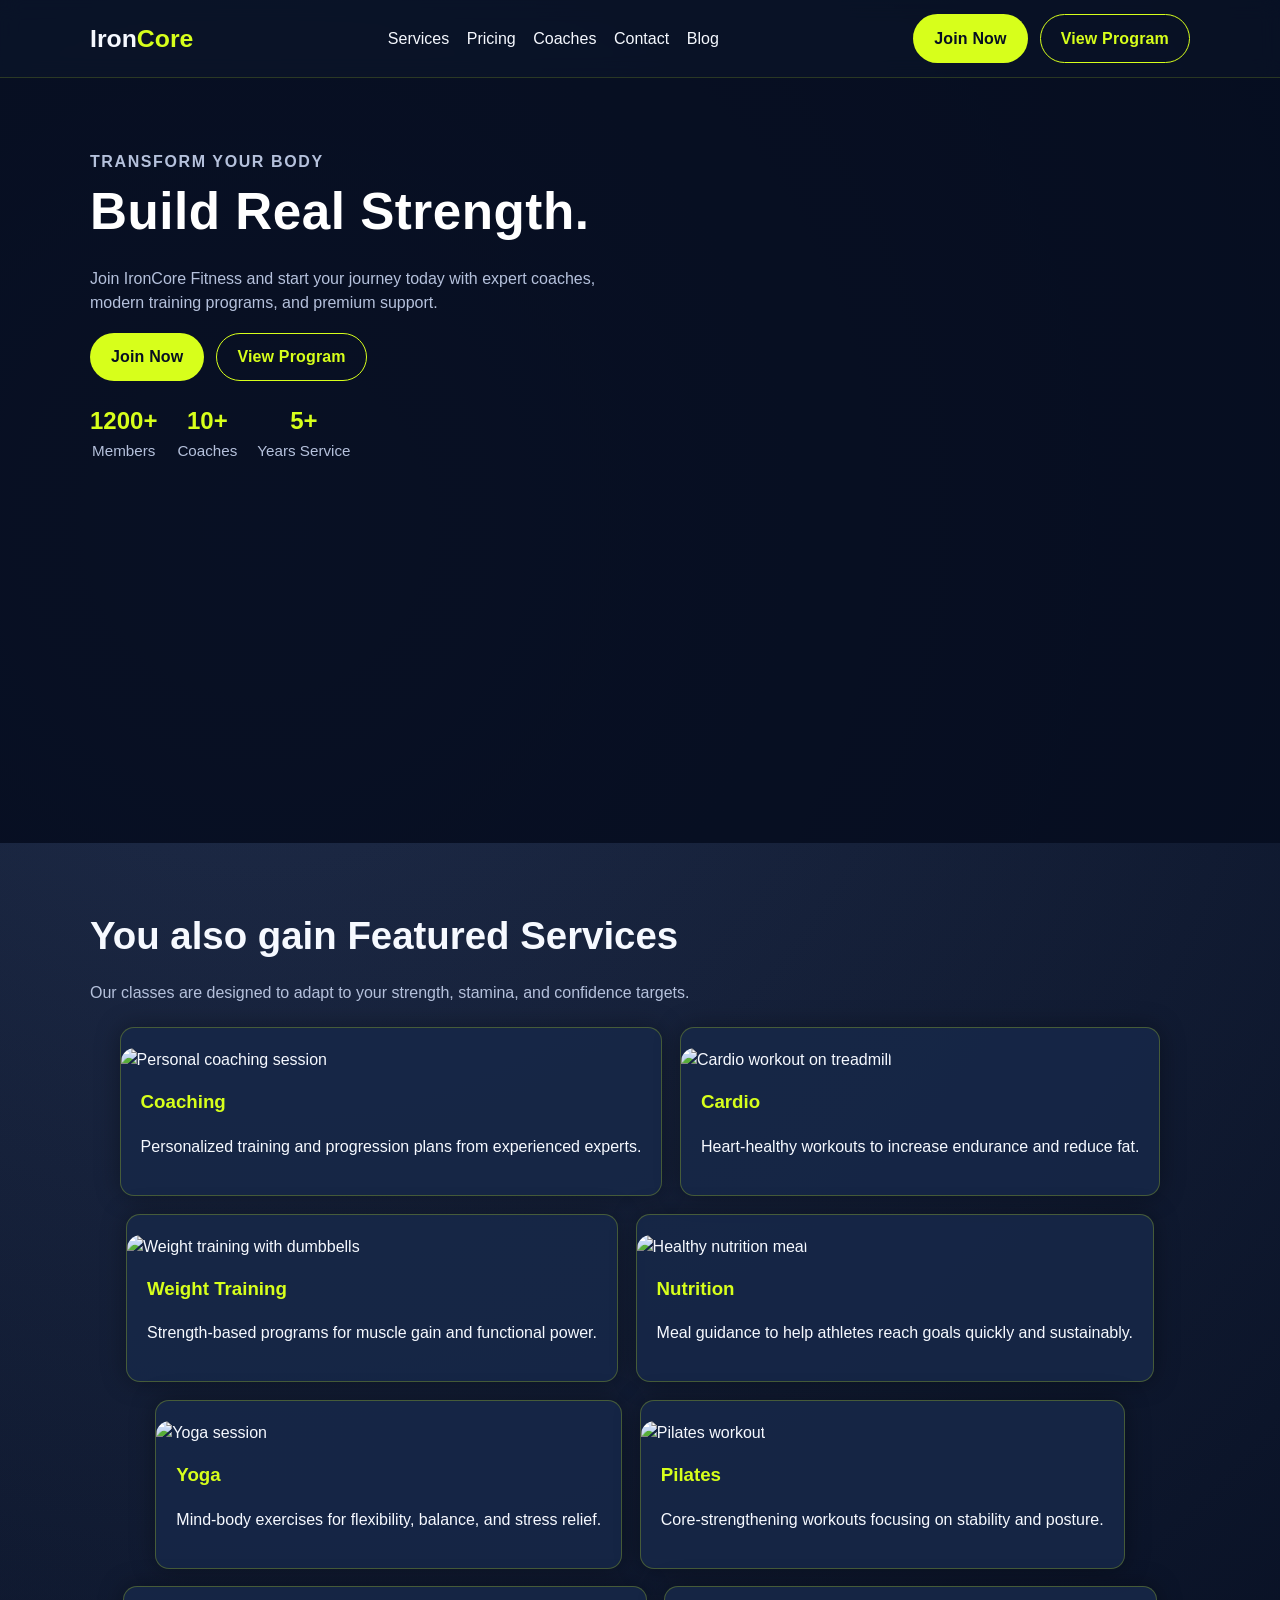
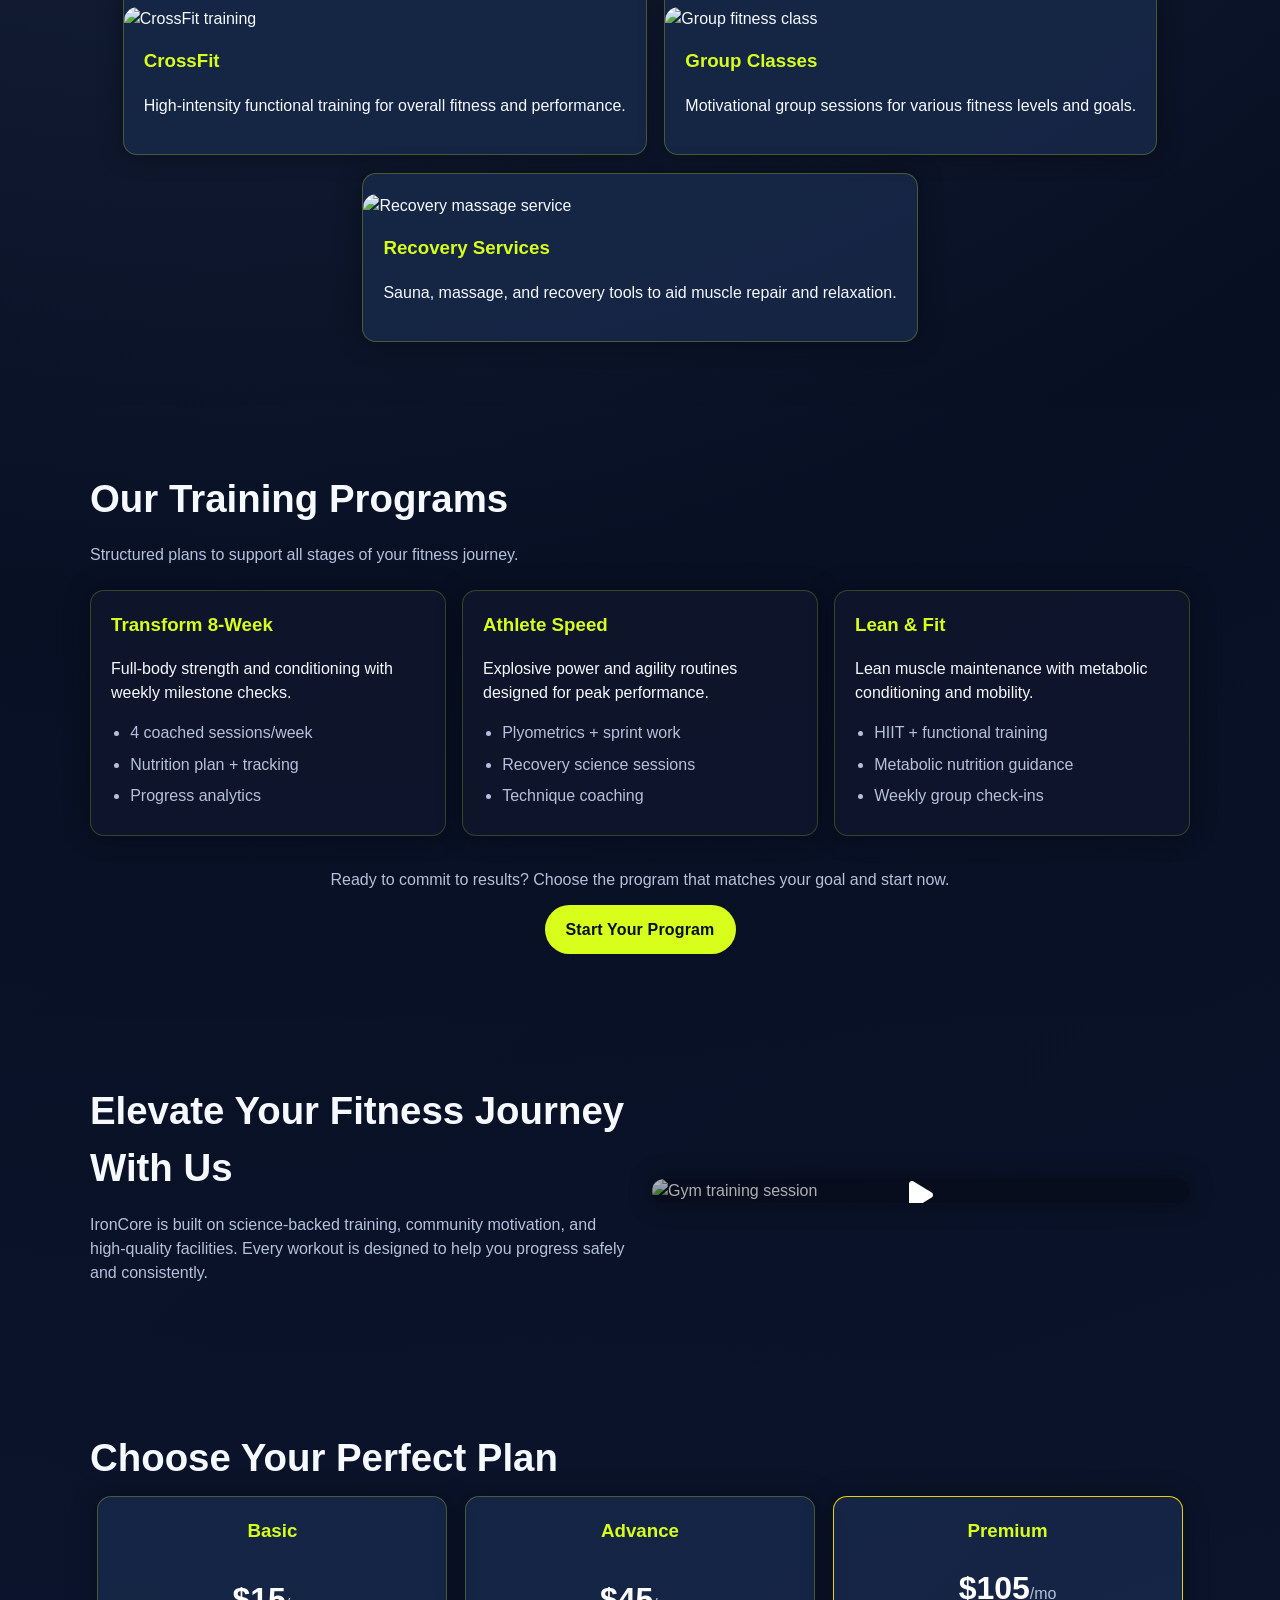
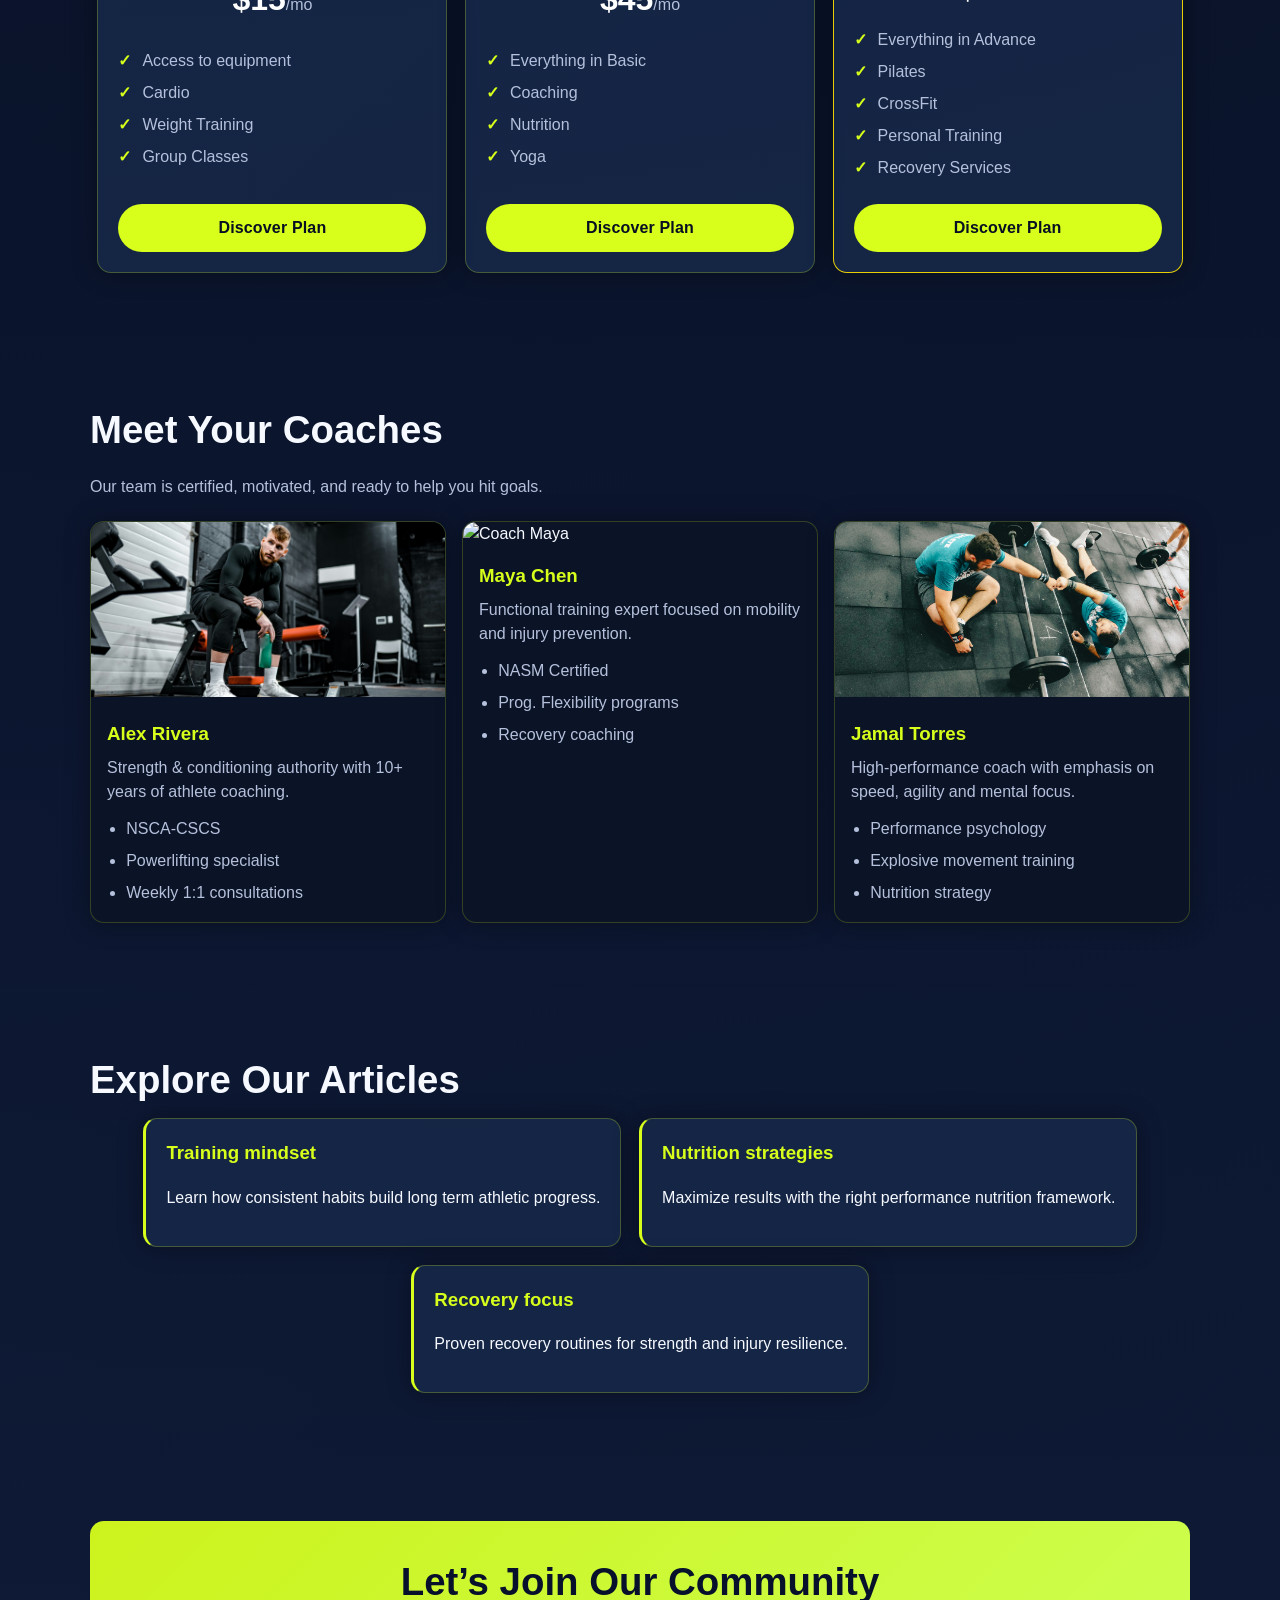
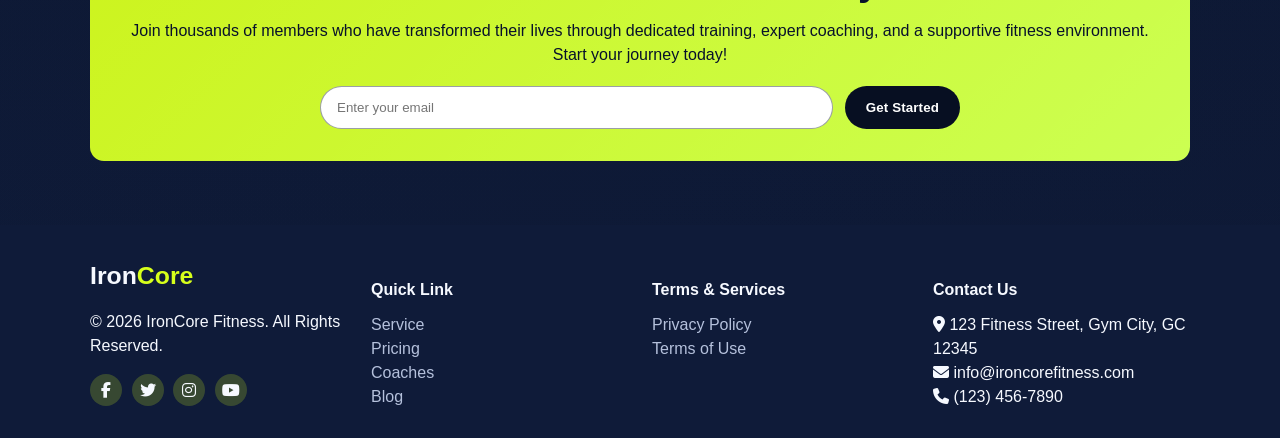
==== index.html @ 9d4c0d3c "first commit" ====
<!doctype html>
<html lang="en">
  <head>
    <meta charset="UTF-8" />
    <meta name="viewport" content="width=device-width, initial-scale=1.0" />
    <title>IronCore Gym | Fitness Landing</title>
    <link
      rel="stylesheet"
      href="assets/fontawesome-free-6.7.2-web/css/all.min.css"
    />
    <link rel="stylesheet" href="css/style.css" />
  </head>
  <body>
    <header class="site-header">
      <div class="container header-inner">
        <a href="#" class="brand"><span>Iron</span><strong>Core</strong></a>
        <input type="checkbox" id="nav-toggle" class="nav-toggle" />
        <label for="nav-toggle" class="hamburger">
          <span class="bar"></span>
          <span class="bar"></span>
          <span class="bar"></span>
        </label>
        <nav class="main-nav">
          <a href="#services">Services</a>
          <a href="#pricing">Pricing</a>
          <a href="#coaches">Coaches</a>
          <a href="#contact">Contact</a>
          <a href="blog/blog.html">Blog</a>
        </nav>
        <div class="header-actions">
          <a class="btn btn-primary" href="#join">Join Now</a>
          <a class="btn btn-outline" href="#program">View Program</a>
        </div>
      </div>
    </header>
    <main>
      <section class="hero" aria-labelledby="hero-title">
        <div class="container hero-grid">
          <div class="hero-content">
            <p class="eyebrow">Transform Your Body</p>
            <h1 id="hero-title">Build Real Strength.</h1>
            <p>
              Join IronCore Fitness and start your journey today with expert
              coaches, modern training programs, and premium support.
            </p>
            <div class="hero-buttons">
              <a class="btn btn-primary" href="#join">Join Now</a>
              <a class="btn btn-outline" href="#program">View Program</a>
            </div>
            <ul class="stats">
              <li><strong>1200+</strong><span>Members</span></li>
              <li><strong>10+</strong><span>Coaches</span></li>
              <li><strong>5+</strong><span>Years Service</span></li>
            </ul>
          </div>
          <div class="hero-image">
            <img
              src="https://images.unsplash.com/photo-1534367614274-e2c28a04b822?auto=format&fit=crop&w=1200&q=80"
              alt="Weightlifting athlete in gym"
            />
          </div>
        </div>
      </section>
      <section id="services" class="services" aria-labelledby="services-title">
        <div class="container">
          <h2 id="services-title">You also gain Featured Services</h2>
          <p class="subtitle">
            Our classes are designed to adapt to your strength, stamina, and
            confidence targets.
          </p>
          <div class="card-grid">
            <article class="feature-card">
              <img
                src="https://images.unsplash.com/photo-1571019613454-1cb2f99b2d8b?auto=format&fit=crop&w=400&q=80"
                alt="Personal coaching session"
              />
              <h3>Coaching</h3>
              <p>
                Personalized training and progression plans from experienced
                experts.
              </p>
            </article>
            <article class="feature-card">
              <img
                src="https://images.unsplash.com/photo-1551698618-1dfe5d97d256?auto=format&fit=crop&w=400&q=80"
                alt="Cardio workout on treadmill"
              />
              <h3>Cardio</h3>
              <p>
                Heart-healthy workouts to increase endurance and reduce fat.
              </p>
            </article>
            <article class="feature-card">
              <img
                src="https://images.unsplash.com/photo-1584464491033-06628f3a6b7b?auto=format&fit=crop&w=400&q=80"
                alt="Weight training with dumbbells"
              />
              <h3>Weight Training</h3>
              <p>
                Strength-based programs for muscle gain and functional power.
              </p>
            </article>
            <article class="feature-card">
              <img
                src="https://images.unsplash.com/photo-1490645935967-10de6ba17061?auto=format&fit=crop&w=400&q=80"
                alt="Healthy nutrition meal"
              />
              <h3>Nutrition</h3>
              <p>
                Meal guidance to help athletes reach goals quickly and
                sustainably.
              </p>
            </article>
            <article class="feature-card">
              <img
                src="https://images.unsplash.com/photo-1506905925346-21bda4d32df4?auto=format&fit=crop&w=400&q=80"
                alt="Yoga session"
              />
              <h3>Yoga</h3>
              <p>
                Mind-body exercises for flexibility, balance, and stress relief.
              </p>
            </article>
            <article class="feature-card">
              <img
                src="https://images.unsplash.com/photo-1544367567-0f2fcb009e0b?auto=format&fit=crop&w=400&q=80"
                alt="Pilates workout"
              />
              <h3>Pilates</h3>
              <p>
                Core-strengthening workouts focusing on stability and posture.
              </p>
            </article>
            <article class="feature-card">
              <img
                src="https://images.unsplash.com/photo-1534438327276-14e5300c3a48?auto=format&fit=crop&w=400&q=80"
                alt="CrossFit training"
              />
              <h3>CrossFit</h3>
              <p>
                High-intensity functional training for overall fitness and
                performance.
              </p>
            </article>
            <article class="feature-card">
              <img
                src="https://images.unsplash.com/photo-1571019613454-1cb2f99b2d8b?auto=format&fit=crop&w=400&q=80"
                alt="Group fitness class"
              />
              <h3>Group Classes</h3>
              <p>
                Motivational group sessions for various fitness levels and
                goals.
              </p>
            </article>
            <article class="feature-card">
              <img
                src="https://images.unsplash.com/photo-1544161515-4ab6ce6db874?auto=format&fit=crop&w=400&q=80"
                alt="Recovery massage service"
              />
              <h3>Recovery Services</h3>
              <p>
                Sauna, massage, and recovery tools to aid muscle repair and
                relaxation.
              </p>
            </article>
          </div>
        </div>
      </section>

      <section id="program" class="program" aria-labelledby="program-title">
        <div class="container">
          <h2 id="program-title">Our Training Programs</h2>
          <p class="subtitle">
            Structured plans to support all stages of your fitness journey.
          </p>
          <div class="program-grid">
            <article class="program-card" data-plan="Basic">
              <h3>Transform 8-Week</h3>
              <p>
                Full-body strength and conditioning with weekly milestone
                checks.
              </p>
              <ul>
                <li>4 coached sessions/week</li>
                <li>Nutrition plan + tracking</li>
                <li>Progress analytics</li>
              </ul>
            </article>
            <article class="program-card" data-plan="Advance">
              <h3>Athlete Speed</h3>
              <p>
                Explosive power and agility routines designed for peak
                performance.
              </p>
              <ul>
                <li>Plyometrics + sprint work</li>
                <li>Recovery science sessions</li>
                <li>Technique coaching</li>
              </ul>
            </article>
            <article class="program-card" data-plan="Premium">
              <h3>Lean & Fit</h3>
              <p>
                Lean muscle maintenance with metabolic conditioning and
                mobility.
              </p>
              <ul>
                <li>HIIT + functional training</li>
                <li>Metabolic nutrition guidance</li>
                <li>Weekly group check-ins</li>
              </ul>
            </article>
          </div>
          <div class="program-cta">
            <p>
              Ready to commit to results? Choose the program that matches your
              goal and start now.
            </p>
            <a class="btn btn-primary" href="#join">Start Your Program</a>
          </div>
        </div>
      </section>

      <section class="about" aria-labelledby="about-title">
        <div class="container about-grid">
          <div>
            <h2 id="about-title">Elevate Your Fitness Journey With Us</h2>
            <p>
              IronCore is built on science-backed training, community
              motivation, and high-quality facilities. Every workout is designed
              to help you progress safely and consistently.
            </p>
          </div>

          <div class="video-box">
            <img
              src="https://images.unsplash.com/photo-1517960413843-1bed9e5a35bb?auto=format&fit=crop&w=1200&q=80"
              alt="Gym training session"
            />
            <a href="#" class="play-button" aria-label="Watch video"
              ><i class="fas fa-play"></i
            ></a>
          </div>
        </div>
      </section>
      <section id="pricing" class="pricing" aria-labelledby="pricing-title">
        <div class="container">
          <h2 id="pricing-title">Choose Your Perfect Plan</h2>
          <div class="pricing-grid">
            <article class="plan-card">
              <h3>Basic</h3>
              <div class="price">$15<span>/mo</span></div>
              <ul class="plan-services">
                <li>Access to equipment</li>
                <li>Cardio</li>
                <li>Weight Training</li>
                <li>Group Classes</li>
              </ul>
              <a class="btn btn-primary" href="#program" data-plan="Basic"
                >Discover Plan</a
              >
            </article>
            <article class="plan-card">
              <h3>Advance</h3>
              <div class="price">$45<span>/mo</span></div>
              <ul class="plan-services">
                <li>Everything in Basic</li>
                <li>Coaching</li>
                <li>Nutrition</li>
                <li>Yoga</li>
              </ul>
              <a class="btn btn-primary" href="#program" data-plan="Advance"
                >Discover Plan</a
              >
            </article>
            <article class="plan-card premium">
              <h3>Premium</h3>
              <div class="price">$105<span>/mo</span></div>
              <ul class="plan-services">
                <li>Everything in Advance</li>
                <li>Pilates</li>
                <li>CrossFit</li>
                <li>Personal Training</li>
                <li>Recovery Services</li>
              </ul>
              <a class="btn btn-primary" href="#program" data-plan="Premium"
                >Discover Plan</a
              >
            </article>
          </div>
        </div>
      </section>
      <section id="coaches" class="coaches" aria-labelledby="coaches-title">
        <div class="container">
          <h2 id="coaches-title">Meet Your Coaches</h2>
          <p class="subtitle">
            Our team is certified, motivated, and ready to help you hit goals.
          </p>
          <div class="coaches-grid">
            <article class="coach-card">
              <img
                src="images/anastase-maragos-HyvE5SiKMUs-unsplash.jpg"
                alt="Coach Alex"
              />
              <h3>Alex Rivera</h3>
              <p>
                Strength & conditioning authority with 10+ years of athlete
                coaching.
              </p>
              <ul>
                <li>NSCA-CSCS</li>
                <li>Powerlifting specialist</li>
                <li>Weekly 1:1 consultations</li>
              </ul>
            </article>
            <article class="coach-card">
              <img
                src="https://images.unsplash.com/photo-1517841905240-472988babdf9?auto=format&fit=crop&w=600&q=80"
                alt="Coach Maya"
              />
              <h3>Maya Chen</h3>
              <p>
                Functional training expert focused on mobility and injury
                prevention.
              </p>
              <ul>
                <li>NASM Certified</li>
                <li>Prog. Flexibility programs</li>
                <li>Recovery coaching</li>
              </ul>
            </article>
            <article class="coach-card">
              <img
                src="images/victor-freitas-nlZTjUZX2qo-unsplash.jpg"
                alt="Coach Jamal"
              />
              <h3>Jamal Torres</h3>
              <p>
                High-performance coach with emphasis on speed, agility and
                mental focus.
              </p>
              <ul>
                <li>Performance psychology</li>
                <li>Explosive movement training</li>
                <li>Nutrition strategy</li>
              </ul>
            </article>
          </div>
        </div>
      </section>
      <section class="blog" aria-labelledby="blog-title">
        <div class="container">
          <h2 id="blog-title">Explore Our Articles</h2>
          <div class="blog-grid">
            <article class="blog-card">
              <h3>Training mindset</h3>
              <p>
                Learn how consistent habits build long term athletic progress.
              </p>
            </article>
            <article class="blog-card">
              <h3>Nutrition strategies</h3>
              <p>
                Maximize results with the right performance nutrition framework.
              </p>
            </article>
            <article class="blog-card">
              <h3>Recovery focus</h3>
              <p>
                Proven recovery routines for strength and injury resilience.
              </p>
            </article>
          </div>
        </div>
      </section>
      <section id="join" class="cta" aria-labelledby="cta-title">
        <div class="container cta-box">
          <h2 id="cta-title">Let’s Join Our Community</h2>
          <p>
            Join thousands of members who have transformed their lives through
            dedicated training, expert coaching, and a supportive fitness
            environment. Start your journey today!
          </p>
          <form class="form-inline" aria-label="Join email form">
            <input type="email" placeholder="Enter your email" required />
            <button class="btn btn-primary" type="submit">Get Started</button>
          </form>
        </div>
      </section>
    </main>
    <footer class="site-footer" id="contact">
      <div class="container footer-grid">
        <div>
          <a class="brand"><span>Iron</span><strong>Core</strong></a>
          <p>© 2026 IronCore Fitness. All Rights Reserved.</p>
          <div class="social">
            <a href="#"><i class="fab fa-facebook-f"></i></a>
            <a href="#"><i class="fab fa-twitter"></i></a>
            <a href="#"><i class="fab fa-instagram"></i></a>
            <a href="#"><i class="fab fa-youtube"></i></a>
          </div>
        </div>
        <div>
          <h4>Quick Link</h4>
          <ul>
            <li><a href="#services">Service</a></li>
            <li><a href="#pricing">Pricing</a></li>
            <li><a href="#coaches">Coaches</a></li>
            <li><a href="#blog">Blog</a></li>
          </ul>
        </div>
        <div>
          <h4>Terms & Services</h4>
          <ul>
            <li><a href="#">Privacy Policy</a></li>
            <li><a href="#">Terms of Use</a></li>
          </ul>
        </div>
        <div>
          <h4>Contact Us</h4>
          <ul>
            <li>
              <i class="fas fa-map-marker-alt"></i> 123 Fitness Street, Gym
              City, GC 12345
            </li>
            <li><i class="fas fa-envelope"></i> info@ironcorefitness.com</li>
            <li><i class="fas fa-phone"></i> (123) 456-7890</li>
          </ul>
        </div>
      </div>
    </footer>

    <script>
      // Mobile navigation toggle
      const navToggle = document.querySelector(".nav-toggle");
      const mainNav = document.querySelector(".main-nav");

      function updateMobileNav() {
        if (navToggle.checked) {
          mainNav.style.display = "block";
        } else {
          mainNav.style.display = "none";
        }
      }

      navToggle.addEventListener("change", updateMobileNav);
      window.addEventListener("resize", () => {
        if (window.innerWidth > 960) {
          mainNav.style.display = "flex";
        } else if (!navToggle.checked) {
          mainNav.style.display = "none";
        }
      });

      // Close mobile menu on link click
      const navLinks = document.querySelectorAll(".main-nav a");
      navLinks.forEach((link) => {
        link.addEventListener("click", () => {
          if (window.innerWidth <= 960) {
            navToggle.checked = false;
            mainNav.style.display = "none";
          }
        });
      });

      // Plan discovery buttons
      const planButtons = document.querySelectorAll(
        ".plan-card .btn-primary[data-plan]",
      );
      planButtons.forEach((button) => {
        button.addEventListener("click", (event) => {
          event.preventDefault();
          const section = document.querySelector(button.getAttribute("href"));
          if (section) {
            section.scrollIntoView({ behavior: "smooth", block: "start" });
          }

          const planName = button.dataset.plan;
          if (planName) {
            const cards = document.querySelectorAll(".program-card");
            cards.forEach((card) => card.classList.remove("active"));

            const targetCard = document.querySelector(
              `.program-card[data-plan="${planName}"]`,
            );
            if (targetCard) {
              targetCard.classList.add("active");
              setTimeout(() => {
                targetCard.scrollIntoView({
                  behavior: "smooth",
                  block: "center",
                });
              }, 300);
            }
          }
        });
      });
    </script>
  </body>
</html>
---- css/style.css ----
��: r o o t   { 
     - - d a r k :   # 0 7 0 f 2 2 ; 
     - - d a r k - 2 :   # 0 f 1 b 3 9 ; 
     - - w h i t e :   # f f f f f f ; 
     - - a c c e n t :   # d 7 f f 1 b ; 
     - - a c c e n t - s o f t :   r g b a ( 2 1 5 ,   2 5 5 ,   2 7 ,   0 . 1 5 ) ; 
     - - t e x t :   # f 6 f 9 f f ; 
     - - t e x t - s e c o n d a r y :   # b 5 c 1 d c ; 
     - - m u t e d :   # 8 c a 0 c 1 ; 
     - - r a d i u s :   1 4 p x ; 
     - - s h a d o w :   0   0   2 5 p x   r g b a ( 0 ,   0 ,   0 ,   0 . 3 5 ) ; 
 } 
 
 *   { 
     b o x - s i z i n g :   b o r d e r - b o x ; 
 } 
 
 h t m l , 
 b o d y   { 
     m a r g i n :   0 ; 
     p a d d i n g :   0 ; 
     s c r o l l - b e h a v i o r :   s m o o t h ; 
 } 
 
 b o d y   { 
     f o n t - f a m i l y :   " I n t e r " ,   " S e g o e   U I " ,   s a n s - s e r i f ; 
     c o l o r :   v a r ( - - t e x t ) ; 
     b a c k g r o u n d :   r a d i a l - g r a d i e n t ( 
         c i r c l e   a t   2 0 %   1 0 % , 
         # 2 0 2 d 4 a   0 % , 
         v a r ( - - d a r k )   3 5 % , 
         v a r ( - - d a r k - 2 )   1 0 0 % 
     ) ; 
     l i n e - h e i g h t :   1 . 5 ; 
 } 
 
 . c o n t a i n e r   { 
     w i d t h :   m i n ( 1 1 0 0 p x ,   1 0 0 %   -   2 r e m ) ; 
     m a r g i n :   0   a u t o ; 
 } 
 
 . s i t e - h e a d e r   { 
     p o s i t i o n :   s t i c k y ; 
     t o p :   0 ; 
     z - i n d e x :   5 0 ; 
     b a c k g r o u n d :   r g b a ( 7 ,   1 5 ,   3 4 ,   0 . 8 ) ; 
     b a c k d r o p - f i l t e r :   b l u r ( 1 0 p x ) ; 
     b o r d e r - b o t t o m :   1 p x   s o l i d   r g b a ( 2 1 5 ,   2 5 5 ,   2 7 ,   0 . 1 6 ) ; 
 } 
 
 . h e a d e r - i n n e r   { 
     d i s p l a y :   f l e x ; 
     a l i g n - i t e m s :   c e n t e r ; 
     j u s t i f y - c o n t e n t :   s p a c e - b e t w e e n ; 
     g a p :   1 r e m ; 
     p a d d i n g :   0 . 9 r e m   0 ; 
 } 
 
 . b r a n d   { 
     f o n t - s i z e :   1 . 5 5 r e m ; 
     c o l o r :   v a r ( - - w h i t e ) ; 
     t e x t - d e c o r a t i o n :   n o n e ; 
     f o n t - w e i g h t :   7 0 0 ; 
 } 
 
 . b r a n d   s p a n   { 
     c o l o r :   v a r ( - - t e x t ) ; 
 } 
 
 . b r a n d   s t r o n g   { 
     c o l o r :   v a r ( - - a c c e n t ) ; 
 } 
 
 . m a i n - n a v   { 
     d i s p l a y :   f l e x ; 
     a l i g n - i t e m s :   c e n t e r ; 
     g a p :   1 . 1 r e m ; 
 } 
 
 . m a i n - n a v   a   { 
     c o l o r :   v a r ( - - t e x t ) ; 
     t e x t - d e c o r a t i o n :   n o n e ; 
     f o n t - w e i g h t :   5 0 0 ; 
     t r a n s i t i o n :   c o l o r   0 . 2 s   e a s e ; 
 } 
 
 . m a i n - n a v   a : h o v e r   { 
     c o l o r :   v a r ( - - a c c e n t ) ; 
 } 
 
 . n a v - t o g g l e   { 
     d i s p l a y :   n o n e ; 
 } 
 
 . h a m b u r g e r   { 
     d i s p l a y :   n o n e ; 
     f l e x - d i r e c t i o n :   c o l u m n ; 
     c u r s o r :   p o i n t e r ; 
     g a p :   4 p x ; 
 } 
 
 . b a r   { 
     w i d t h :   2 5 p x ; 
     h e i g h t :   3 p x ; 
     b a c k g r o u n d :   v a r ( - - t e x t ) ; 
     t r a n s i t i o n :   0 . 3 s ; 
 } 
 
 . n a v - t o g g l e : c h e c k e d   ~   . h a m b u r g e r   . b a r : n t h - c h i l d ( 1 )   { 
     t r a n s f o r m :   r o t a t e ( 4 5 d e g )   t r a n s l a t e ( 5 p x ,   5 p x ) ; 
 } 
 
 . n a v - t o g g l e : c h e c k e d   ~   . h a m b u r g e r   . b a r : n t h - c h i l d ( 2 )   { 
     o p a c i t y :   0 ; 
 } 
 
 . n a v - t o g g l e : c h e c k e d   ~   . h a m b u r g e r   . b a r : n t h - c h i l d ( 3 )   { 
     t r a n s f o r m :   r o t a t e ( - 4 5 d e g )   t r a n s l a t e ( 7 p x ,   - 6 p x ) ; 
 } 
 
 . h e a d e r - a c t i o n s   { 
     d i s p l a y :   f l e x ; 
     g a p :   0 . 7 5 r e m ; 
 } 
 
 . b t n   { 
     b o r d e r :   1 p x   s o l i d   t r a n s p a r e n t ; 
     b o r d e r - r a d i u s :   9 9 9 p x ; 
     p a d d i n g :   0 . 7 r e m   1 . 2 5 r e m ; 
     f o n t - w e i g h t :   7 0 0 ; 
     l e t t e r - s p a c i n g :   0 . 0 1 e m ; 
     t e x t - d e c o r a t i o n :   n o n e ; 
     d i s p l a y :   i n l i n e - f l e x ; 
     a l i g n - i t e m s :   c e n t e r ; 
     j u s t i f y - c o n t e n t :   c e n t e r ; 
     t r a n s i t i o n : 
         t r a n s f o r m   0 . 1 8 s   e a s e , 
         b o x - s h a d o w   0 . 1 8 s   e a s e , 
         c o l o r   0 . 1 8 s   e a s e , 
         b a c k g r o u n d - c o l o r   0 . 1 8 s   e a s e ; 
 } 
 
 . b t n : h o v e r   { 
     t r a n s f o r m :   t r a n s l a t e Y ( - 1 p x ) ; 
 } 
 
 . b t n - p r i m a r y   { 
     b a c k g r o u n d :   v a r ( - - a c c e n t ) ; 
     c o l o r :   v a r ( - - d a r k ) ; 
 } 
 
 . b t n - o u t l i n e   { 
     b a c k g r o u n d :   t r a n s p a r e n t ; 
     c o l o r :   v a r ( - - a c c e n t ) ; 
     b o r d e r - c o l o r :   v a r ( - - a c c e n t ) ; 
 } 
 
 . h e r o   { 
     p o s i t i o n :   r e l a t i v e ; 
     m i n - h e i g h t :   8 5 v h ; 
     p a d d i n g :   4 . 5 r e m   0   3 . 5 r e m ; 
     c o l o r :   v a r ( - - w h i t e ) ; 
     b a c k g r o u n d - i m a g e : 
         l i n e a r - g r a d i e n t ( r g b a ( 4 ,   1 0 ,   2 6 ,   0 . 7 5 ) ,   r g b a ( 4 ,   1 0 ,   2 6 ,   0 . 7 5 ) ) , 
         u r l ( " h t t p s : / / i m a g e s . u n s p l a s h . c o m / p h o t o - 1 5 7 1 0 1 9 6 1 3 4 5 4 - 1 c b 2 f 9 9 b 2 d 8 b ? a u t o = f o r m a t & f i t = c r o p & w = 1 6 0 0 & q = 9 0 " ) ; 
     b a c k g r o u n d - s i z e :   c o v e r ; 
     b a c k g r o u n d - p o s i t i o n :   c e n t e r ; 
     b a c k g r o u n d - r e p e a t :   n o - r e p e a t ; 
 } 
 
 . h e r o : : b e f o r e   { 
     c o n t e n t :   " " ; 
     p o s i t i o n :   a b s o l u t e ; 
     i n s e t :   0 ; 
     b a c k g r o u n d :   r g b a ( 7 ,   1 5 ,   3 4 ,   0 . 5 ) ; 
     p o i n t e r - e v e n t s :   n o n e ; 
 } 
 
 . h e r o - g r i d   { 
     p o s i t i o n :   r e l a t i v e ; 
     d i s p l a y :   g r i d ; 
     g a p :   1 . 5 r e m ; 
     g r i d - t e m p l a t e - c o l u m n s :   m i n m a x ( 0 ,   1 f r )   1 f r ; 
     a l i g n - i t e m s :   c e n t e r ; 
 } 
 
 . h e r o - i m a g e   { 
     d i s p l a y :   n o n e ; 
 } 
 
 . h e r o - c o n t e n t   h 1   { 
     m a r g i n :   0 ; 
     f o n t - s i z e :   c l a m p ( 2 r e m ,   4 v w ,   3 . 2 r e m ) ; 
     l e t t e r - s p a c i n g :   0 . 0 1 e m ; 
 } 
 
 . e y e b r o w   { 
     m a r g i n :   0 ; 
     c o l o r :   v a r ( - - a c c e n t ) ; 
     t e x t - t r a n s f o r m :   u p p e r c a s e ; 
     f o n t - w e i g h t :   7 0 0 ; 
     l e t t e r - s p a c i n g :   0 . 1 e m ; 
 } 
 
 . h e r o - c o n t e n t   p   { 
     m a x - w i d t h :   5 8 0 p x ; 
     c o l o r :   v a r ( - - t e x t - s e c o n d a r y ) ; 
 } 
 
 . h e r o - b u t t o n s   { 
     d i s p l a y :   f l e x ; 
     g a p :   0 . 7 5 r e m ; 
     m a r g i n - t o p :   1 . 1 r e m ; 
 } 
 
 . s t a t s   { 
     m a r g i n :   1 . 4 r e m   0   0 ; 
     d i s p l a y :   f l e x ; 
     g a p :   1 . 2 5 r e m ; 
     p a d d i n g :   0 ; 
     l i s t - s t y l e :   n o n e ; 
 } 
 
 . s t a t s   l i   { 
     t e x t - a l i g n :   c e n t e r ; 
 } 
 
 . s t a t s   l i   s t r o n g   { 
     d i s p l a y :   b l o c k ; 
     f o n t - s i z e :   1 . 5 r e m ; 
     c o l o r :   v a r ( - - a c c e n t ) ; 
 } 
 
 . s t a t s   l i   s p a n   { 
     c o l o r :   v a r ( - - t e x t - s e c o n d a r y ) ; 
     f o n t - s i z e :   0 . 9 5 r e m ; 
 } 
 
 . h e r o - i m a g e   i m g   { 
     w i d t h :   1 0 0 % ; 
     b o r d e r - r a d i u s :   v a r ( - - r a d i u s ) ; 
     b o x - s h a d o w :   v a r ( - - s h a d o w ) ; 
     o b j e c t - f i t :   c o v e r ; 
     h e i g h t :   1 0 0 % ; 
 } 
 
 . s e r v i c e s , 
 . a b o u t , 
 . p r i c i n g , 
 . b l o g , 
 . c t a , 
 . p r o g r a m   { 
     p a d d i n g :   4 r e m   0 ; 
     b a c k g r o u n d :   l i n e a r - g r a d i e n t ( 
         1 3 5 d e g , 
         r g b a ( 2 3 ,   3 9 ,   7 2 ,   0 . 0 5 ) , 
         r g b a ( 7 ,   1 5 ,   3 4 ,   0 . 0 5 ) 
     ) ; 
 } 
 
 . s e r v i c e s   h 2 , 
 . a b o u t   h 2 , 
 . p r i c i n g   h 2 , 
 . b l o g   h 2 , 
 . c t a   h 2 , 
 . p r o g r a m   h 2   { 
     f o n t - s i z e :   c l a m p ( 1 . 7 5 r e m ,   3 v w ,   2 . 6 r e m ) ; 
     m a r g i n :   0   0   0 . 6 r e m ; 
 } 
 
 . p r o g r a m - g r i d   { 
     d i s p l a y :   g r i d ; 
     g r i d - t e m p l a t e - c o l u m n s :   r e p e a t ( a u t o - f i t ,   m i n m a x ( 2 3 5 p x ,   1 f r ) ) ; 
     g a p :   1 r e m ; 
     m a r g i n - t o p :   1 . 4 r e m ; 
 } 
 
 . p r o g r a m - c a r d   { 
     b a c k g r o u n d :   r g b a ( 1 5 ,   2 2 ,   4 4 ,   0 . 9 5 ) ; 
     b o r d e r :   1 p x   s o l i d   r g b a ( 2 1 5 ,   2 5 5 ,   2 7 ,   0 . 2 ) ; 
     b o r d e r - r a d i u s :   v a r ( - - r a d i u s ) ; 
     p a d d i n g :   1 . 2 5 r e m ; 
     b o x - s h a d o w :   v a r ( - - s h a d o w ) ; 
     t r a n s i t i o n : 
         t r a n s f o r m   0 . 2 5 s   e a s e , 
         b o x - s h a d o w   0 . 2 5 s   e a s e ; 
 } 
 
 . p r o g r a m - c a r d : h o v e r   { 
     t r a n s f o r m :   t r a n s l a t e Y ( - 5 p x ) ; 
     b o x - s h a d o w :   0   1 5 p x   3 0 p x   r g b a ( 0 ,   0 ,   0 ,   0 . 4 ) ; 
 } 
 
 . p r o g r a m - c a r d   h 3   { 
     m a r g i n - t o p :   0 ; 
     c o l o r :   v a r ( - - a c c e n t ) ; 
 } 
 
 . p r o g r a m - c a r d   u l   { 
     m a r g i n :   1 r e m   0   0 ; 
     p a d d i n g - l e f t :   1 . 2 r e m ; 
     c o l o r :   v a r ( - - t e x t - s e c o n d a r y ) ; 
 } 
 
 . p r o g r a m - c a r d   u l   l i   { 
     m a r g i n - b o t t o m :   0 . 4 5 r e m ; 
 } 
 
 . p r o g r a m - c a r d . a c t i v e   { 
     b o r d e r - c o l o r :   v a r ( - - a c c e n t ) ; 
     b a c k g r o u n d :   l i n e a r - g r a d i e n t ( 
         1 3 5 d e g , 
         r g b a ( 2 1 5 ,   2 5 5 ,   2 7 ,   0 . 2 ) , 
         r g b a ( 2 3 ,   3 9 ,   7 2 ,   0 . 9 ) 
     ) ; 
     b o x - s h a d o w :   0   2 0 p x   4 0 p x   r g b a ( 2 1 5 ,   2 5 5 ,   2 7 ,   0 . 3 5 ) ; 
     a n i m a t i o n :   p u l s e - h i g h l i g h t   1 . 2 s   e a s e - i n - o u t ; 
 } 
 
 @ k e y f r a m e s   p u l s e - h i g h l i g h t   { 
     0 % , 
     1 0 0 %   { 
         t r a n s f o r m :   s c a l e ( 1 ) ; 
     } 
     5 0 %   { 
         t r a n s f o r m :   s c a l e ( 1 . 0 2 ) ; 
     } 
 } 
 
 . p r o g r a m - c t a   { 
     m a r g i n - t o p :   2 r e m ; 
     t e x t - a l i g n :   c e n t e r ; 
 } 
 
 . p r o g r a m - c t a   p   { 
     c o l o r :   v a r ( - - t e x t - s e c o n d a r y ) ; 
     m a r g i n - b o t t o m :   0 . 8 5 r e m ; 
 } 
 
 . c o a c h e s   { 
     p a d d i n g :   4 r e m   0 ; 
     b a c k g r o u n d :   l i n e a r - g r a d i e n t ( 
         1 3 5 d e g , 
         r g b a ( 2 3 ,   3 9 ,   7 2 ,   0 . 0 5 ) , 
         r g b a ( 7 ,   1 5 ,   3 4 ,   0 . 0 5 ) 
     ) ; 
 } 
 
 . c o a c h e s   h 2   { 
     f o n t - s i z e :   c l a m p ( 1 . 7 5 r e m ,   3 v w ,   2 . 6 r e m ) ; 
     m a r g i n :   0   0   0 . 6 r e m ; 
 } 
 
 . c o a c h e s - g r i d   { 
     d i s p l a y :   g r i d ; 
     g r i d - t e m p l a t e - c o l u m n s :   r e p e a t ( a u t o - f i t ,   m i n m a x ( 2 4 0 p x ,   1 f r ) ) ; 
     g a p :   1 r e m ; 
     m a r g i n - t o p :   1 . 4 r e m ; 
 } 
 
 . c o a c h - c a r d   { 
     b a c k g r o u n d :   r g b a ( 1 2 ,   2 0 ,   3 8 ,   0 . 9 5 ) ; 
     b o r d e r :   1 p x   s o l i d   r g b a ( 2 1 5 ,   2 5 5 ,   2 7 ,   0 . 2 ) ; 
     b o r d e r - r a d i u s :   v a r ( - - r a d i u s ) ; 
     o v e r f l o w :   h i d d e n ; 
     b o x - s h a d o w :   v a r ( - - s h a d o w ) ; 
     t r a n s i t i o n : 
         t r a n s f o r m   0 . 2 5 s   e a s e , 
         b o x - s h a d o w   0 . 2 5 s   e a s e ; 
 } 
 
 . c o a c h - c a r d : h o v e r   { 
     t r a n s f o r m :   t r a n s l a t e Y ( - 5 p x ) ; 
     b o x - s h a d o w :   0   1 5 p x   3 0 p x   r g b a ( 0 ,   0 ,   0 ,   0 . 4 5 ) ; 
 } 
 
 . c o a c h - c a r d   i m g   { 
     w i d t h :   1 0 0 % ; 
     h e i g h t :   1 7 5 p x ; 
     o b j e c t - f i t :   c o v e r ; 
 } 
 
 . c o a c h - c a r d   h 3   { 
     m a r g i n :   1 r e m   1 r e m   0 . 4 5 r e m ; 
     c o l o r :   v a r ( - - a c c e n t ) ; 
 } 
 
 . c o a c h - c a r d   p   { 
     m a r g i n :   0   1 r e m   0 . 8 r e m ; 
     c o l o r :   v a r ( - - t e x t - s e c o n d a r y ) ; 
 } 
 
 . c o a c h - c a r d   u l   { 
     m a r g i n :   0   1 r e m   1 . 1 r e m ; 
     p a d d i n g - l e f t :   1 . 2 r e m ; 
     c o l o r :   v a r ( - - t e x t - s e c o n d a r y ) ; 
 } 
 
 . c o a c h - c a r d   u l   l i   { 
     m a r g i n - b o t t o m :   0 . 5 r e m ; 
 } 
 
 . s u b t i t l e   { 
     c o l o r :   v a r ( - - t e x t - s e c o n d a r y ) ; 
     m a r g i n - b o t t o m :   1 . 4 r e m ; 
 } 
 
 . c a r d - g r i d , 
 . p r i c i n g - g r i d , 
 . b l o g - g r i d   { 
     d i s p l a y :   f l e x ; 
     f l e x - w r a p :   w r a p ; 
     j u s t i f y - c o n t e n t :   c e n t e r ; 
     g a p :   1 . 1 r e m ; 
 } 
 
 . c a r d - g r i d   { 
     g r i d - t e m p l a t e - c o l u m n s :   r e p e a t ( a u t o - f i t ,   m i n m a x ( 2 8 0 p x ,   1 f r ) ) ; 
 } 
 
 . f e a t u r e - c a r d , 
 . p l a n - c a r d , 
 . b l o g - c a r d   { 
     b a c k g r o u n d :   r g b a ( 2 3 ,   3 9 ,   7 2 ,   0 . 9 ) ; 
     b o r d e r :   1 p x   s o l i d   r g b a ( 2 1 5 ,   2 5 5 ,   2 7 ,   0 . 2 5 ) ; 
     b o r d e r - r a d i u s :   v a r ( - - r a d i u s ) ; 
     b o x - s h a d o w :   v a r ( - - s h a d o w ) ; 
     p a d d i n g :   1 . 2 5 r e m ; 
     t r a n s i t i o n : 
         t r a n s f o r m   0 . 3 s   e a s e , 
         b o x - s h a d o w   0 . 3 s   e a s e ; 
 } 
 
 . f e a t u r e - c a r d : h o v e r , 
 . p l a n - c a r d : h o v e r , 
 . b l o g - c a r d : h o v e r   { 
     t r a n s f o r m :   t r a n s l a t e Y ( - 5 p x ) ; 
     b o x - s h a d o w :   0   1 0 p x   3 0 p x   r g b a ( 0 ,   0 ,   0 ,   0 . 4 ) ; 
 } 
 
 . f e a t u r e - c a r d   h 3 , 
 . p l a n - c a r d   h 3 , 
 . b l o g - c a r d   h 3   { 
     m a r g i n - t o p :   0 ; 
     c o l o r :   v a r ( - - a c c e n t ) ; 
 } 
 
 . f e a t u r e - c a r d   i m g   { 
     w i d t h :   1 0 0 % ; 
     h e i g h t :   1 8 0 p x ; 
     o b j e c t - f i t :   c o v e r ; 
     b o r d e r - r a d i u s :   v a r ( - - r a d i u s )   v a r ( - - r a d i u s )   0   0 ; 
     m a r g i n :   - 1 . 2 5 r e m   - 1 . 2 5 r e m   1 r e m   - 1 . 2 5 r e m ; 
 } 
 
 . p l a n - c a r d   { 
     d i s p l a y :   f l e x ; 
     f l e x - d i r e c t i o n :   c o l u m n ; 
     j u s t i f y - c o n t e n t :   s p a c e - b e t w e e n ; 
     m i n - h e i g h t :   2 2 0 p x ; 
     f l e x :   1   1   3 0 0 p x ; 
     m a x - w i d t h :   3 5 0 p x ; 
     t e x t - a l i g n :   c e n t e r ; 
 } 
 
 . p r i c e   { 
     f o n t - s i z e :   2 r e m ; 
     f o n t - w e i g h t :   8 0 0 ; 
     c o l o r :   # f f f ; 
 } 
 
 . p r i c e   s p a n   { 
     f o n t - s i z e :   1 r e m ; 
     f o n t - w e i g h t :   5 0 0 ; 
     c o l o r :   v a r ( - - t e x t - s e c o n d a r y ) ; 
 } 
 
 . p l a n - s e r v i c e s   { 
     l i s t - s t y l e :   n o n e ; 
     p a d d i n g :   0 ; 
     m a r g i n :   1 r e m   0 ; 
     t e x t - a l i g n :   l e f t ; 
 } 
 
 . p l a n - s e r v i c e s   l i   { 
     m a r g i n - b o t t o m :   0 . 5 r e m ; 
     c o l o r :   v a r ( - - t e x t - s e c o n d a r y ) ; 
     p o s i t i o n :   r e l a t i v e ; 
     p a d d i n g - l e f t :   1 . 5 r e m ; 
 } 
 
 . p l a n - s e r v i c e s   l i : b e f o r e   { 
     c o n t e n t :   " '" ; 
     c o l o r :   v a r ( - - a c c e n t ) ; 
     f o n t - w e i g h t :   b o l d ; 
     p o s i t i o n :   a b s o l u t e ; 
     l e f t :   0 ; 
 } 
 
 . p l a n - c a r d . p r e m i u m   { 
     b o r d e r - c o l o r :   r g b a ( 2 5 5 ,   2 2 5 ,   0 ,   0 . 9 ) ; 
 } 
 
 . a b o u t - g r i d   { 
     d i s p l a y :   g r i d ; 
     g r i d - t e m p l a t e - c o l u m n s :   1 f r   1 f r ; 
     g a p :   1 . 5 r e m ; 
     a l i g n - i t e m s :   c e n t e r ; 
 } 
 
 . a b o u t - g r i d   p   { 
     c o l o r :   v a r ( - - t e x t - s e c o n d a r y ) ; 
 } 
 
 . v i d e o - b o x   { 
     p o s i t i o n :   r e l a t i v e ; 
     b o r d e r - r a d i u s :   v a r ( - - r a d i u s ) ; 
     o v e r f l o w :   h i d d e n ; 
     b o x - s h a d o w :   v a r ( - - s h a d o w ) ; 
 } 
 
 . v i d e o - b o x   i m g   { 
     w i d t h :   1 0 0 % ; 
     d i s p l a y :   b l o c k ; 
     h e i g h t :   1 0 0 % ; 
     o b j e c t - f i t :   c o v e r ; 
 } 
 
 . p l a y - b u t t o n   { 
     p o s i t i o n :   a b s o l u t e ; 
     i n s e t :   0 ; 
     d i s p l a y :   g r i d ; 
     p l a c e - i t e m s :   c e n t e r ; 
     c o l o r :   v a r ( - - w h i t e ) ; 
     f o n t - s i z e :   2 r e m ; 
     t e x t - d e c o r a t i o n :   n o n e ; 
     b a c k g r o u n d :   r g b a ( 0 ,   0 ,   0 ,   0 . 3 ) ; 
 } 
 
 . b l o g - c a r d   { 
     b o r d e r - l e f t :   3 p x   s o l i d   v a r ( - - a c c e n t ) ; 
 } 
 
 . b l o g - h e r o   { 
     b a c k g r o u n d : 
         l i n e a r - g r a d i e n t ( r g b a ( 4 ,   1 0 ,   2 6 ,   0 . 8 ) ,   r g b a ( 4 ,   1 0 ,   2 6 ,   0 . 8 ) ) , 
         u r l ( " h t t p s : / / i m a g e s . u n s p l a s h . c o m / p h o t o - 1 5 7 1 0 1 9 6 1 3 4 5 4 - 1 c b 2 f 9 9 b 2 d 8 b ? a u t o = f o r m a t & f i t = c r o p & w = 1 6 0 0 & q = 9 0 " ) ; 
     b a c k g r o u n d - s i z e :   c o v e r ; 
     b a c k g r o u n d - p o s i t i o n :   c e n t e r ; 
     p a d d i n g :   4 r e m   0 ; 
     t e x t - a l i g n :   c e n t e r ; 
     c o l o r :   v a r ( - - w h i t e ) ; 
 } 
 
 . b l o g - h e r o   h 1   { 
     f o n t - s i z e :   c l a m p ( 2 . 5 r e m ,   5 v w ,   4 r e m ) ; 
     m a r g i n :   0   0   0 . 5 r e m ; 
 } 
 
 . b l o g - h e r o   p   { 
     f o n t - s i z e :   1 . 2 r e m ; 
     c o l o r :   v a r ( - - t e x t - s e c o n d a r y ) ; 
     m a x - w i d t h :   6 0 0 p x ; 
     m a r g i n :   0   a u t o ; 
 } 
 
 . b l o g - p o s t s   { 
     p a d d i n g :   4 r e m   0 ; 
     b a c k g r o u n d :   l i n e a r - g r a d i e n t ( 
         1 3 5 d e g , 
         r g b a ( 2 3 ,   3 9 ,   7 2 ,   0 . 0 5 ) , 
         r g b a ( 7 ,   1 5 ,   3 4 ,   0 . 0 5 ) 
     ) ; 
 } 
 
 . b l o g - p o s t s   . b l o g - g r i d   { 
     d i s p l a y :   g r i d ; 
     g r i d - t e m p l a t e - c o l u m n s :   r e p e a t ( a u t o - f i t ,   m i n m a x ( 3 5 0 p x ,   1 f r ) ) ; 
     g a p :   2 r e m ; 
     m a r g i n - t o p :   2 r e m ; 
 } 
 
 . b l o g - p o s t s   . b l o g - c a r d   { 
     b a c k g r o u n d :   r g b a ( 1 5 ,   2 2 ,   4 4 ,   0 . 9 5 ) ; 
     b o r d e r :   1 p x   s o l i d   r g b a ( 2 1 5 ,   2 5 5 ,   2 7 ,   0 . 2 ) ; 
     b o r d e r - r a d i u s :   v a r ( - - r a d i u s ) ; 
     o v e r f l o w :   h i d d e n ; 
     b o x - s h a d o w :   v a r ( - - s h a d o w ) ; 
     t r a n s i t i o n : 
         t r a n s f o r m   0 . 2 5 s   e a s e , 
         b o x - s h a d o w   0 . 2 5 s   e a s e ; 
     b o r d e r - l e f t :   n o n e ; 
 } 
 
 . b l o g - p o s t s   . b l o g - c a r d : h o v e r   { 
     t r a n s f o r m :   t r a n s l a t e Y ( - 5 p x ) ; 
     b o x - s h a d o w :   0   1 5 p x   3 0 p x   r g b a ( 0 ,   0 ,   0 ,   0 . 4 ) ; 
 } 
 
 . b l o g - p o s t s   . b l o g - c a r d   i m g   { 
     w i d t h :   1 0 0 % ; 
     h e i g h t :   2 0 0 p x ; 
     o b j e c t - f i t :   c o v e r ; 
 } 
 
 . b l o g - p o s t s   . b l o g - c a r d   . b l o g - c o n t e n t   { 
     p a d d i n g :   1 . 2 5 r e m ; 
 } 
 
 . b l o g - p o s t s   . b l o g - c a r d   . b l o g - m e t a   { 
     d i s p l a y :   f l e x ; 
     j u s t i f y - c o n t e n t :   s p a c e - b e t w e e n ; 
     f o n t - s i z e :   0 . 9 r e m ; 
     c o l o r :   v a r ( - - t e x t - s e c o n d a r y ) ; 
     m a r g i n - b o t t o m :   0 . 7 5 r e m ; 
 } 
 
 . b l o g - p o s t s   . b l o g - c a r d   h 3   { 
     m a r g i n :   0   0   0 . 5 r e m ; 
     c o l o r :   v a r ( - - a c c e n t ) ; 
 } 
 
 . b l o g - p o s t s   . b l o g - c a r d   p   { 
     c o l o r :   v a r ( - - t e x t - s e c o n d a r y ) ; 
     m a r g i n :   0   0   1 r e m ; 
     l i n e - h e i g h t :   1 . 5 ; 
 } 
 
 . b l o g - p o s t s   . b l o g - c a r d   . r e a d - m o r e   { 
     c o l o r :   v a r ( - - a c c e n t ) ; 
     t e x t - d e c o r a t i o n :   n o n e ; 
     f o n t - w e i g h t :   6 0 0 ; 
     t r a n s i t i o n :   c o l o r   0 . 2 s   e a s e ; 
 } 
 
 . b l o g - p o s t s   . b l o g - c a r d   . r e a d - m o r e : h o v e r   { 
     c o l o r :   # f f f ; 
 } 
 
 . b l o g - p o s t s   . b l o g - c a r d . f e a t u r e d   { 
     g r i d - c o l u m n :   1   /   - 1 ; 
     d i s p l a y :   g r i d ; 
     g r i d - t e m p l a t e - c o l u m n s :   1 f r   1 f r ; 
     g a p :   2 r e m ; 
     a l i g n - i t e m s :   c e n t e r ; 
 } 
 
 . b l o g - p o s t s   . b l o g - c a r d . f e a t u r e d   i m g   { 
     h e i g h t :   3 0 0 p x ; 
 } 
 
 . b l o g - p o s t s   . b l o g - c a r d . f e a t u r e d   . b l o g - c o n t e n t   { 
     p a d d i n g :   0 ; 
 } 
 
 @ m e d i a   ( m a x - w i d t h :   7 6 8 p x )   { 
     . b l o g - p o s t s   . b l o g - c a r d . f e a t u r e d   { 
         g r i d - t e m p l a t e - c o l u m n s :   1 f r ; 
     } 
 } 
 
 . b l o g - p o s t   { 
     p a d d i n g :   4 r e m   0 ; 
     b a c k g r o u n d :   l i n e a r - g r a d i e n t ( 
         1 3 5 d e g , 
         r g b a ( 2 3 ,   3 9 ,   7 2 ,   0 . 0 5 ) , 
         r g b a ( 7 ,   1 5 ,   3 4 ,   0 . 0 5 ) 
     ) ; 
 } 
 
 . p o s t - h e a d e r   { 
     m a r g i n - b o t t o m :   3 r e m ; 
     t e x t - a l i g n :   c e n t e r ; 
 } 
 
 . p o s t - i m a g e   { 
     w i d t h :   1 0 0 % ; 
     m a x - w i d t h :   8 0 0 p x ; 
     h e i g h t :   4 0 0 p x ; 
     o b j e c t - f i t :   c o v e r ; 
     b o r d e r - r a d i u s :   v a r ( - - r a d i u s ) ; 
     m a r g i n - b o t t o m :   2 r e m ; 
     b o x - s h a d o w :   v a r ( - - s h a d o w ) ; 
 } 
 
 . p o s t - m e t a   { 
     d i s p l a y :   f l e x ; 
     j u s t i f y - c o n t e n t :   c e n t e r ; 
     g a p :   2 r e m ; 
     m a r g i n - b o t t o m :   1 r e m ; 
     c o l o r :   v a r ( - - t e x t - s e c o n d a r y ) ; 
     f o n t - s i z e :   0 . 9 r e m ; 
 } 
 
 . p o s t - m e t a   . c a t e g o r y   { 
     c o l o r :   v a r ( - - a c c e n t ) ; 
     f o n t - w e i g h t :   6 0 0 ; 
 } 
 
 . p o s t - e x c e r p t   { 
     f o n t - s i z e :   1 . 2 r e m ; 
     c o l o r :   v a r ( - - t e x t - s e c o n d a r y ) ; 
     m a r g i n :   1 r e m   0   2 r e m ; 
     m a x - w i d t h :   6 0 0 p x ; 
     m a r g i n - l e f t :   a u t o ; 
     m a r g i n - r i g h t :   a u t o ; 
 } 
 
 . p o s t - c o n t e n t   { 
     m a x - w i d t h :   8 0 0 p x ; 
     m a r g i n :   0   a u t o ; 
     l i n e - h e i g h t :   1 . 7 ; 
 } 
 
 . p o s t - c o n t e n t   h 2   { 
     c o l o r :   v a r ( - - a c c e n t ) ; 
     m a r g i n - t o p :   2 . 5 r e m ; 
     m a r g i n - b o t t o m :   1 r e m ; 
 } 
 
 . p o s t - c o n t e n t   h 3   { 
     c o l o r :   v a r ( - - a c c e n t ) ; 
     m a r g i n - t o p :   2 r e m ; 
     m a r g i n - b o t t o m :   0 . 7 5 r e m ; 
 } 
 
 . p o s t - c o n t e n t   b l o c k q u o t e   { 
     b o r d e r - l e f t :   4 p x   s o l i d   v a r ( - - a c c e n t ) ; 
     p a d d i n g - l e f t :   1 . 5 r e m ; 
     m a r g i n :   2 r e m   0 ; 
     f o n t - s t y l e :   i t a l i c ; 
     c o l o r :   v a r ( - - t e x t - s e c o n d a r y ) ; 
 } 
 
 . p o s t - c o n t e n t   u l , 
 . p o s t - c o n t e n t   o l   { 
     m a r g i n :   1 . 5 r e m   0 ; 
     p a d d i n g - l e f t :   2 r e m ; 
 } 
 
 . p o s t - c o n t e n t   l i   { 
     m a r g i n - b o t t o m :   0 . 5 r e m ; 
 } 
 
 . t i p s - g r i d , 
 . n u t r i t i o n - p h a s e s , 
 . y o g a - p h a s e s , 
 . r e c o v e r y - n u t r i t i o n   { 
     d i s p l a y :   g r i d ; 
     g r i d - t e m p l a t e - c o l u m n s :   r e p e a t ( a u t o - f i t ,   m i n m a x ( 2 0 0 p x ,   1 f r ) ) ; 
     g a p :   1 . 5 r e m ; 
     m a r g i n :   2 r e m   0 ; 
 } 
 
 . t i p s - g r i d   . t i p , 
 . n u t r i t i o n - p h a s e s   . p h a s e , 
 . y o g a - p h a s e s   . p h a s e , 
 . r e c o v e r y - n u t r i t i o n   . n u t r i e n t   { 
     b a c k g r o u n d :   r g b a ( 1 5 ,   2 2 ,   4 4 ,   0 . 8 ) ; 
     p a d d i n g :   1 . 5 r e m ; 
     b o r d e r - r a d i u s :   v a r ( - - r a d i u s ) ; 
     b o r d e r :   1 p x   s o l i d   r g b a ( 2 1 5 ,   2 5 5 ,   2 7 ,   0 . 2 ) ; 
 } 
 
 . t i p s - g r i d   . t i p   h 4 , 
 . n u t r i t i o n - p h a s e s   . p h a s e   h 4 , 
 . y o g a - p h a s e s   . p h a s e   h 4 , 
 . r e c o v e r y - n u t r i t i o n   . n u t r i e n t   h 4   { 
     c o l o r :   v a r ( - - a c c e n t ) ; 
     m a r g i n - t o p :   0 ; 
     m a r g i n - b o t t o m :   0 . 7 5 r e m ; 
 } 
 
 . p o s t - f o o t e r   { 
     m a r g i n - t o p :   4 r e m ; 
     p a d d i n g - t o p :   2 r e m ; 
     b o r d e r - t o p :   1 p x   s o l i d   r g b a ( 2 5 5 ,   2 5 5 ,   2 5 5 ,   0 . 1 ) ; 
 } 
 
 . a u t h o r - b i o   { 
     d i s p l a y :   f l e x ; 
     a l i g n - i t e m s :   c e n t e r ; 
     g a p :   1 r e m ; 
     m a r g i n - b o t t o m :   2 r e m ; 
 } 
 
 . a u t h o r - a v a t a r   { 
     w i d t h :   6 0 p x ; 
     h e i g h t :   6 0 p x ; 
     b o r d e r - r a d i u s :   5 0 % ; 
     o b j e c t - f i t :   c o v e r ; 
 } 
 
 . a u t h o r - b i o   h 4   { 
     m a r g i n :   0   0   0 . 2 5 r e m ; 
     c o l o r :   v a r ( - - a c c e n t ) ; 
 } 
 
 . a u t h o r - b i o   p   { 
     m a r g i n :   0 ; 
     c o l o r :   v a r ( - - t e x t - s e c o n d a r y ) ; 
     f o n t - s i z e :   0 . 9 r e m ; 
 } 
 
 . p o s t - n a v i g a t i o n   { 
     d i s p l a y :   f l e x ; 
     j u s t i f y - c o n t e n t :   s p a c e - b e t w e e n ; 
     g a p :   1 r e m ; 
 } 
 
 @ m e d i a   ( m a x - w i d t h :   7 6 8 p x )   { 
     . p o s t - m e t a   { 
         f l e x - d i r e c t i o n :   c o l u m n ; 
         g a p :   0 . 5 r e m ; 
     } 
 
     . p o s t - n a v i g a t i o n   { 
         f l e x - d i r e c t i o n :   c o l u m n ; 
     } 
 
     . t i p s - g r i d , 
     . n u t r i t i o n - p h a s e s , 
     . y o g a - p h a s e s , 
     . r e c o v e r y - n u t r i t i o n   { 
         g r i d - t e m p l a t e - c o l u m n s :   1 f r ; 
     } 
 } 
 
 . c t a - b o x   { 
     b a c k g r o u n d :   l i n e a r - g r a d i e n t ( 1 3 5 d e g ,   r g b a ( 2 1 5 ,   2 5 5 ,   2 7 ,   0 . 9 5 ) ,   # c c f f 5 2 ) ; 
     b o r d e r - r a d i u s :   v a r ( - - r a d i u s ) ; 
     p a d d i n g :   2 r e m ; 
     t e x t - a l i g n :   c e n t e r ; 
     c o l o r :   # 0 7 1 1 2 b ; 
 } 
 
 . c t a - b o x   h 2   { 
     m a r g i n :   0   0   0 . 5 r e m ; 
 } 
 
 . c t a - b o x   p   { 
     m a r g i n :   0   0   1 . 2 r e m ; 
 } 
 
 . c t a - b o x   . b t n - p r i m a r y   { 
     b a c k g r o u n d :   v a r ( - - d a r k ) ; 
     c o l o r :   v a r ( - - w h i t e ) ; 
     t r a n s i t i o n :   0 . 3 s   e a s e ; 
 } 
 . c t a - b o x   . b t n - p r i m a r y : h o v e r   { 
     c u r s o r :   p o i n t e r ; 
 } 
 . f o r m - i n l i n e   { 
     d i s p l a y :   g r i d ; 
     g a p :   0 . 7 5 r e m ; 
     g r i d - t e m p l a t e - c o l u m n s :   1 f r   a u t o ; 
     m a x - w i d t h :   6 4 0 p x ; 
     m a r g i n :   0   a u t o ; 
 } 
 
 . f o r m - i n l i n e   i n p u t   { 
     p a d d i n g :   0 . 8 r e m   1 r e m ; 
     b o r d e r - r a d i u s :   9 9 9 p x ; 
     b o r d e r :   1 p x   s o l i d   r g b a ( 7 ,   1 5 ,   3 4 ,   0 . 4 ) ; 
     o u t l i n e :   n o n e ; 
 } 
 
 . s i t e - f o o t e r   { 
     b a c k g r o u n d :   # 0 f 1 b 3 9 ; 
     c o l o r :   v a r ( - - t e x t ) ; 
     p a d d i n g :   2 r e m   0   1 . 8 r e m ; 
 } 
 
 . f o o t e r - g r i d   { 
     d i s p l a y :   g r i d ; 
     g r i d - t e m p l a t e - c o l u m n s :   r e p e a t ( a u t o - f i t ,   m i n m a x ( 1 6 0 p x ,   1 f r ) ) ; 
     g a p :   1 . 5 r e m ; 
 } 
 
 . s i t e - f o o t e r   h 4   { 
     m a r g i n - b o t t o m :   0 . 7 r e m ; 
 } 
 
 . s i t e - f o o t e r   u l   { 
     l i s t - s t y l e :   n o n e ; 
     p a d d i n g :   0 ; 
     m a r g i n :   0 ; 
 } 
 
 . s i t e - f o o t e r   a   { 
     c o l o r :   v a r ( - - t e x t - s e c o n d a r y ) ; 
     t e x t - d e c o r a t i o n :   n o n e ; 
 } 
 
 . s i t e - f o o t e r   a : h o v e r   { 
     c o l o r :   v a r ( - - a c c e n t ) ; 
 } 
 
 . s o c i a l   { 
     d i s p l a y :   f l e x ; 
     g a p :   0 . 6 r e m ; 
     m a r g i n - t o p :   0 . 7 r e m ; 
 } 
 
 . s o c i a l   a   { 
     i n l i n e - s i z e :   2 r e m ; 
     b l o c k - s i z e :   2 r e m ; 
     b o r d e r - r a d i u s :   5 0 % ; 
     b a c k g r o u n d - c o l o r :   r g b a ( 2 1 5 ,   2 5 5 ,   2 7 ,   0 . 2 ) ; 
     d i s p l a y :   g r i d ; 
     p l a c e - i t e m s :   c e n t e r ; 
     c o l o r :   v a r ( - - t e x t ) ; 
 } 
 
 @ m e d i a   ( m a x - w i d t h :   9 6 0 p x )   { 
     . h e r o - g r i d , 
     . a b o u t - g r i d   { 
         g r i d - t e m p l a t e - c o l u m n s :   1 f r ; 
     } 
 
     . m a i n - n a v   { 
         p o s i t i o n :   a b s o l u t e ; 
         t o p :   1 0 0 % ; 
         l e f t :   0 ; 
         r i g h t :   0 ; 
         b a c k g r o u n d :   r g b a ( 7 ,   1 5 ,   3 4 ,   0 . 9 5 ) ; 
         b a c k d r o p - f i l t e r :   b l u r ( 1 0 p x ) ; 
         f l e x - d i r e c t i o n :   c o l u m n ; 
         p a d d i n g :   1 r e m   0 . 7 5 r e m ; 
         t r a n s f o r m :   t r a n s l a t e Y ( - 1 0 0 % ) ; 
         o p a c i t y :   0 ; 
         v i s i b i l i t y :   h i d d e n ; 
         t r a n s i t i o n :   a l l   0 . 3 s   e a s e ; 
         b o r d e r - b o t t o m :   1 p x   s o l i d   r g b a ( 2 5 5 ,   2 5 5 ,   2 5 5 ,   0 . 1 2 ) ; 
         b o x - s h a d o w :   0   1 2 p x   3 5 p x   r g b a ( 0 ,   0 ,   0 ,   0 . 4 5 ) ; 
         z - i n d e x :   4 0 ; 
     } 
 
     . m a i n - n a v   a   { 
         d i s p l a y :   b l o c k ; 
         w i d t h :   1 0 0 % ; 
         t e x t - a l i g n :   c e n t e r ; 
         m a r g i n :   0 . 3 5 r e m   0 ; 
         p a d d i n g :   0 . 6 r e m   0 . 7 5 r e m ; 
         b o r d e r - r a d i u s :   1 0 p x ; 
         b a c k g r o u n d :   r g b a ( 2 5 5 ,   2 5 5 ,   2 5 5 ,   0 . 0 5 ) ; 
         t r a n s i t i o n : 
             b a c k g r o u n d - c o l o r   0 . 2 5 s   e a s e , 
             t r a n s f o r m   0 . 2 5 s   e a s e ; 
     } 
 
     . m a i n - n a v   a : h o v e r   { 
         b a c k g r o u n d :   r g b a ( 2 5 5 ,   2 5 5 ,   2 5 5 ,   0 . 1 5 ) ; 
         c o l o r :   v a r ( - - a c c e n t ) ; 
         t r a n s f o r m :   t r a n s l a t e X ( 2 p x ) ; 
     } 
 
     . n a v - t o g g l e : c h e c k e d   ~   . m a i n - n a v   { 
         t r a n s f o r m :   t r a n s l a t e Y ( 0 ) ; 
         o p a c i t y :   1 ; 
         v i s i b i l i t y :   v i s i b l e ; 
     } 
 
     . h a m b u r g e r   { 
         d i s p l a y :   f l e x ; 
     } 
 
     . h e a d e r - a c t i o n s   { 
         d i s p l a y :   n o n e ; 
     } 
 
     . h e a d e r - i n n e r   { 
         j u s t i f y - c o n t e n t :   s p a c e - b e t w e e n ; 
     } 
 } 
 
 @ m e d i a   ( m a x - w i d t h :   6 4 0 p x )   { 
     . h e r o   { 
         p a d d i n g :   3 r e m   0 ; 
     } 
 
     . c t a - b o x   { 
         p a d d i n g :   1 . 5 r e m ; 
     } 
 
     . f o r m - i n l i n e   { 
         g r i d - t e m p l a t e - c o l u m n s :   1 f r ; 
     } 
 
     . b t n   { 
         w i d t h :   1 0 0 % ; 
     } 
 } 
 
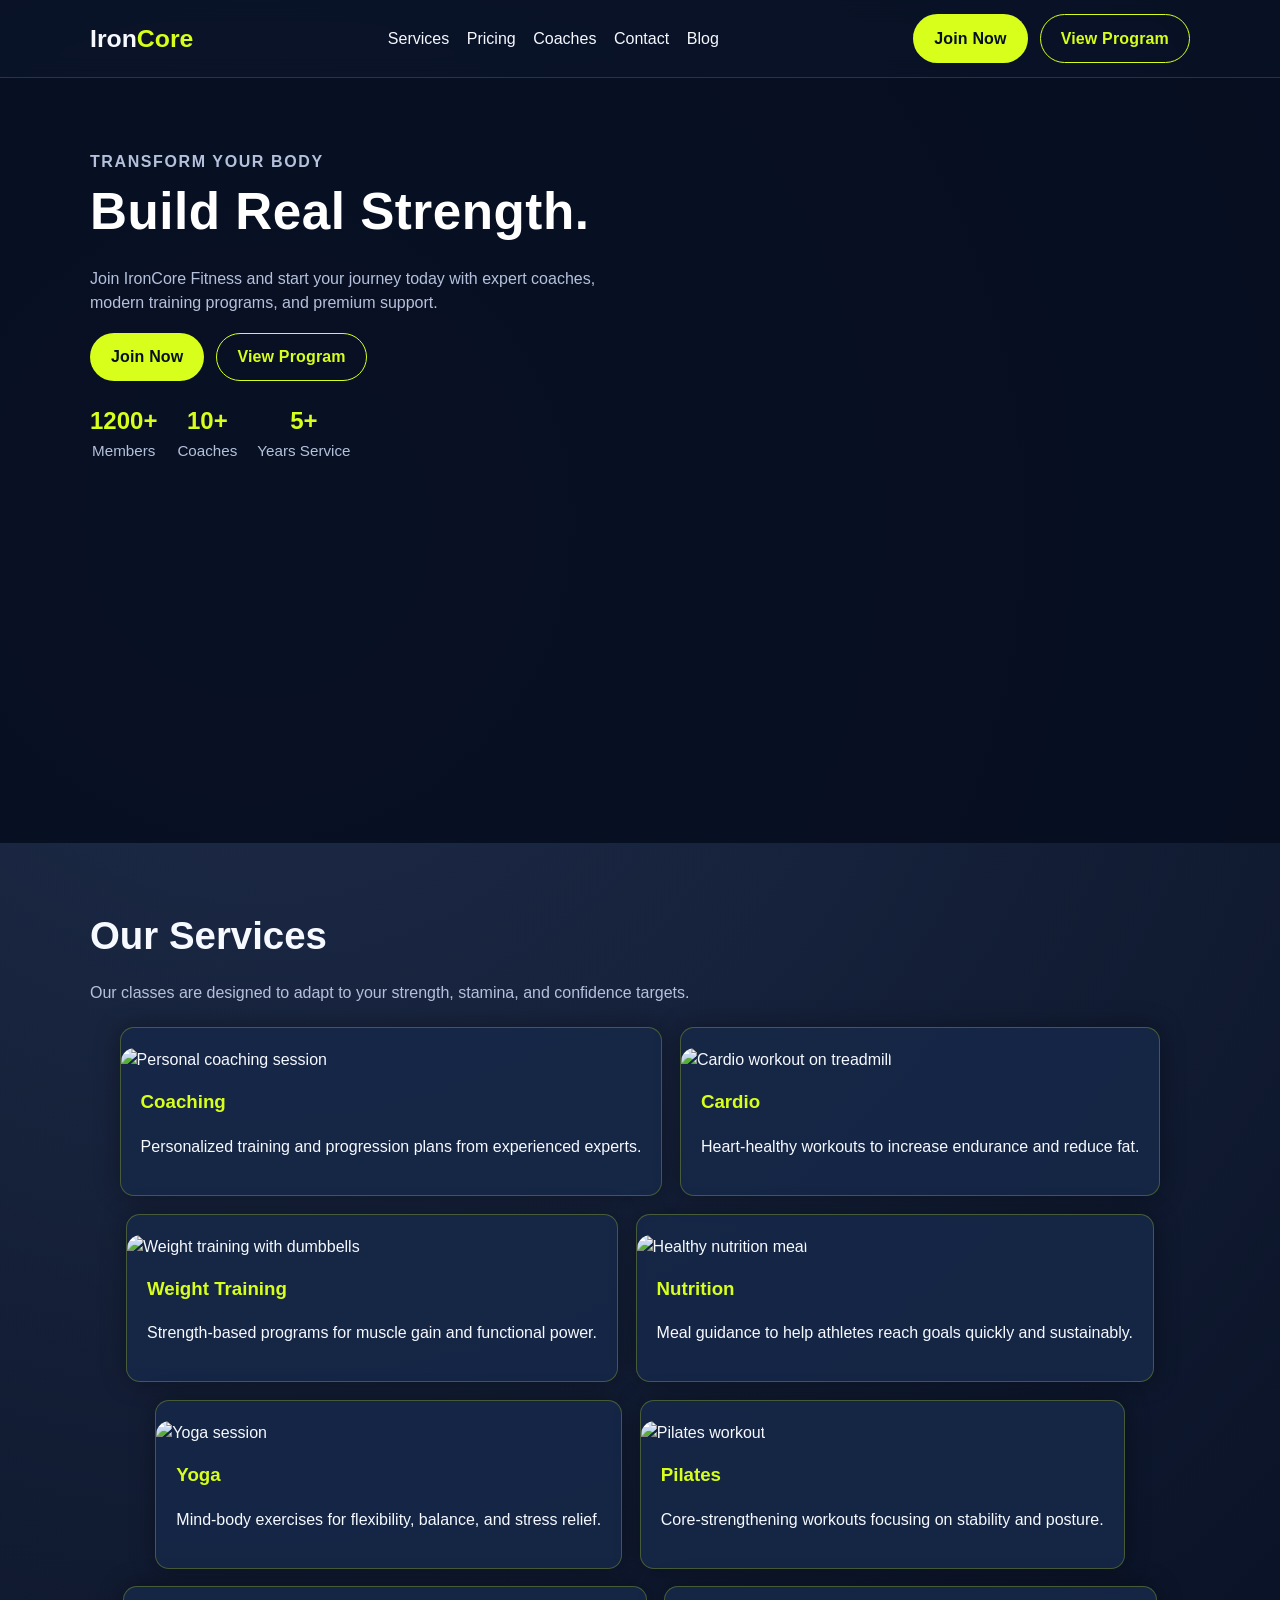
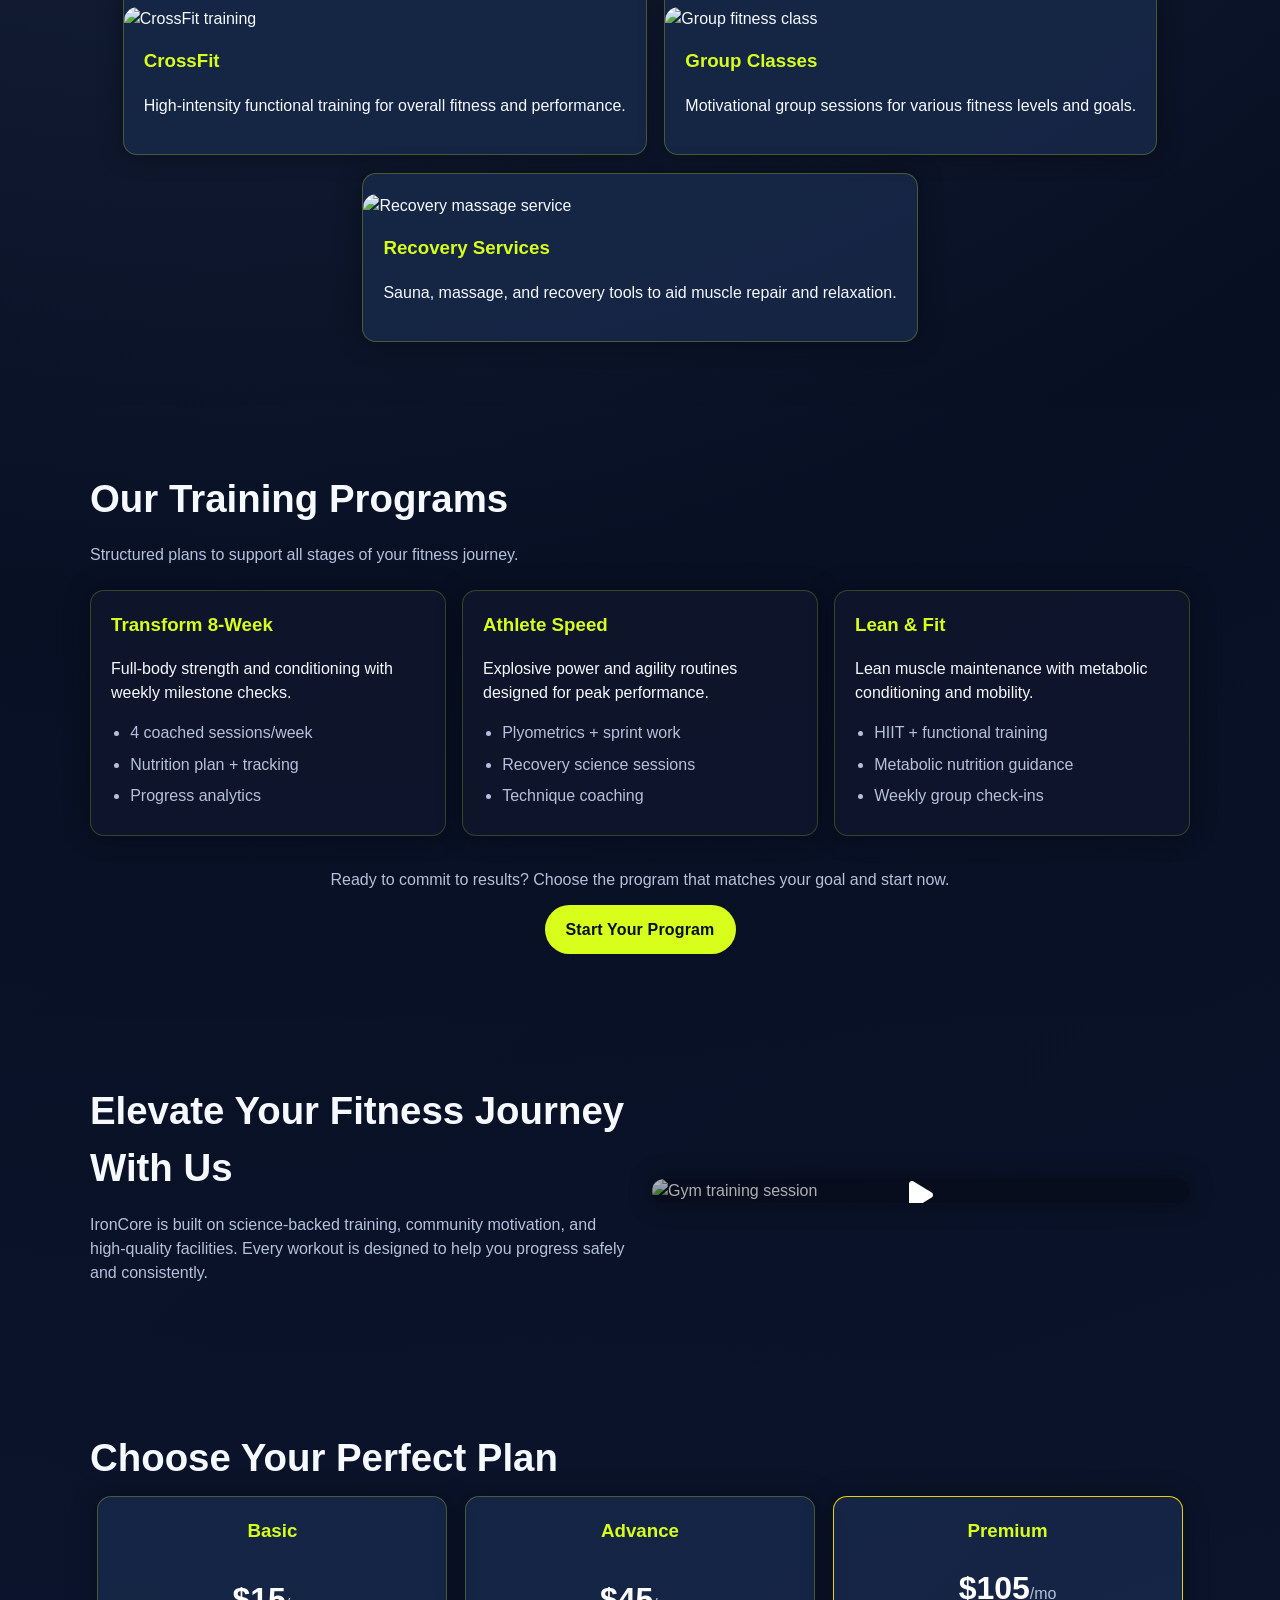
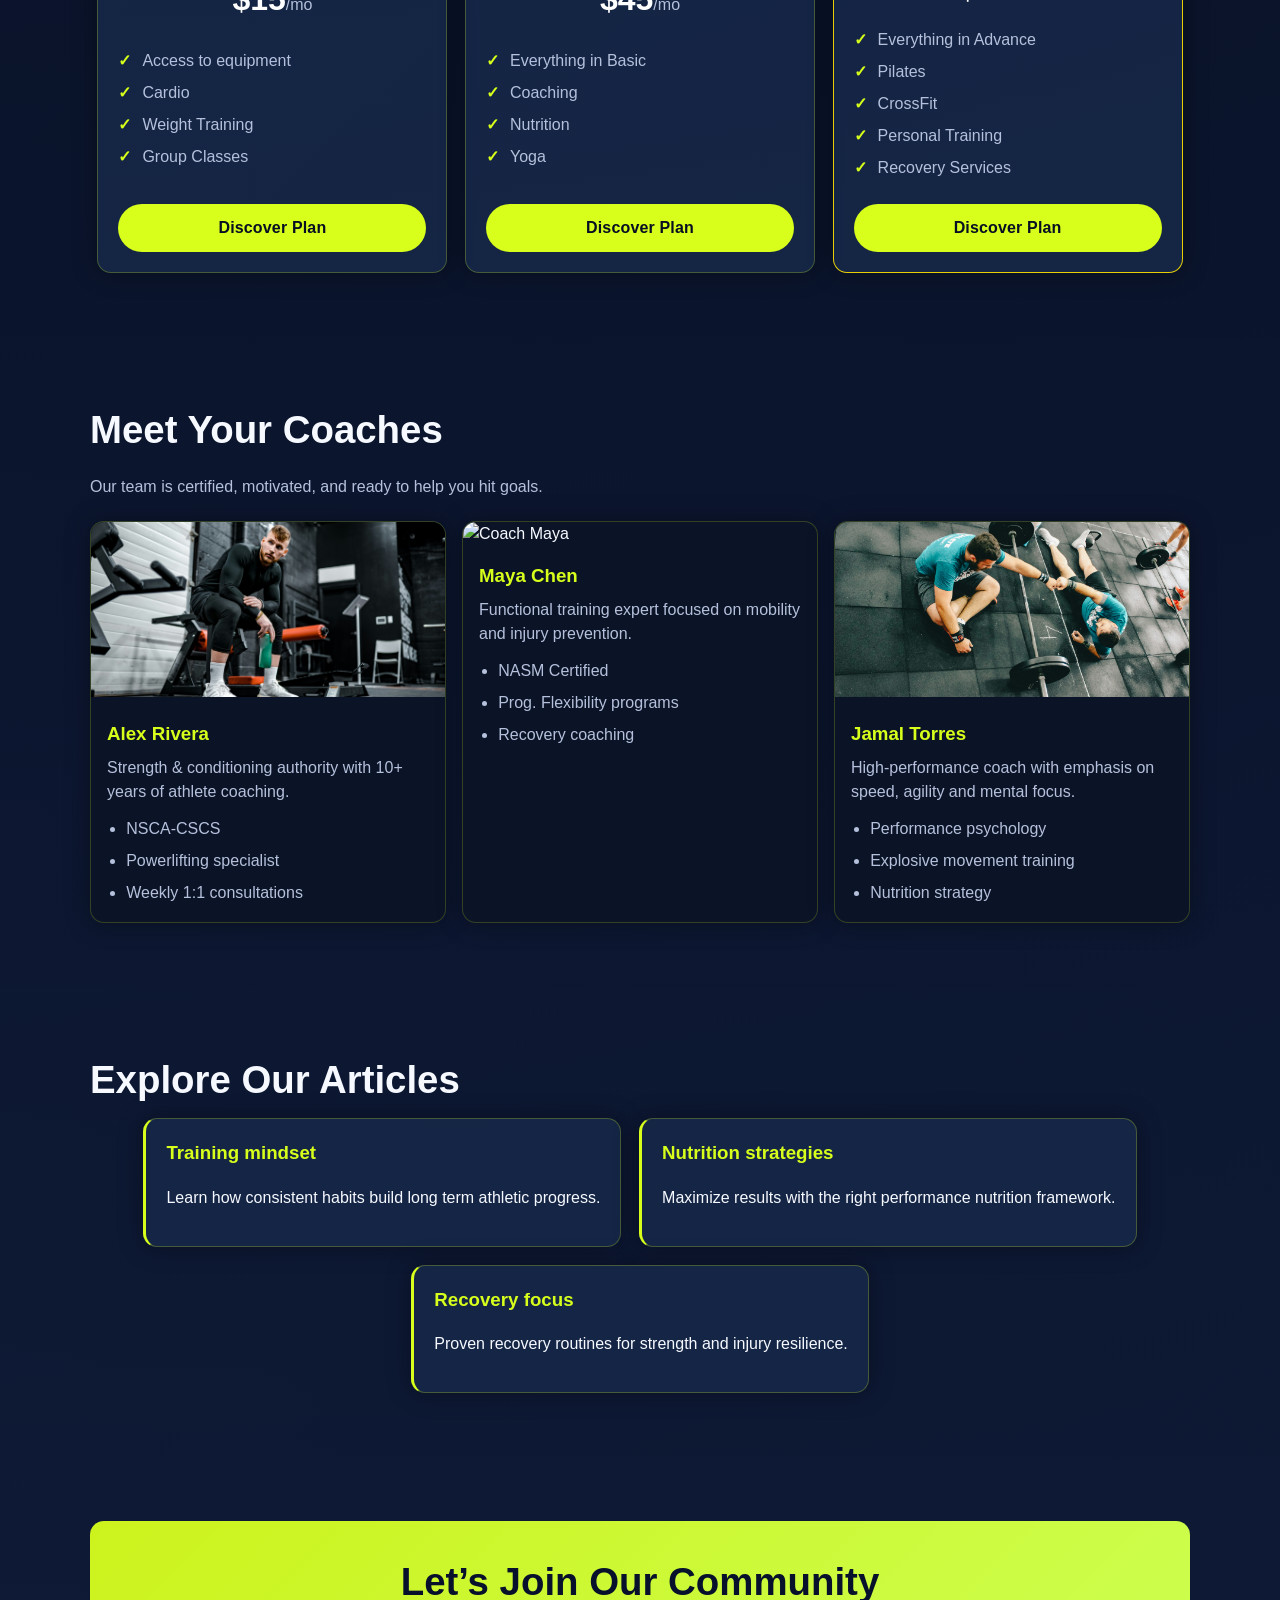
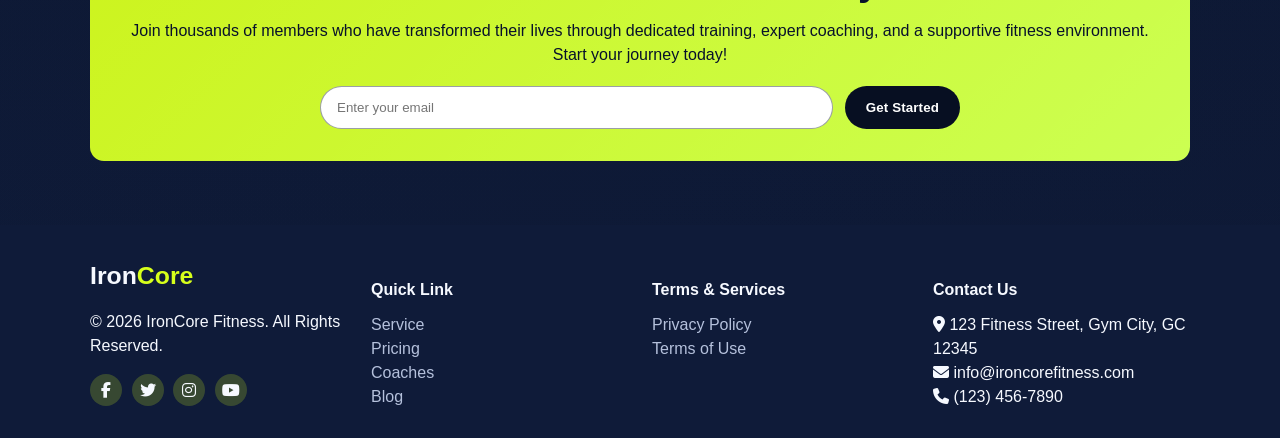
==== commit de89192d: "the second commit" ====
--- a/index.html
+++ b/index.html
@@ -63,7 +63,7 @@
       </section>
       <section id="services" class="services" aria-labelledby="services-title">
         <div class="container">
-          <h2 id="services-title">You also gain Featured Services</h2>
+          <h2 id="services-title">Our Services</h2>
           <p class="subtitle">
             Our classes are designed to adapt to your strength, stamina, and
             confidence targets.
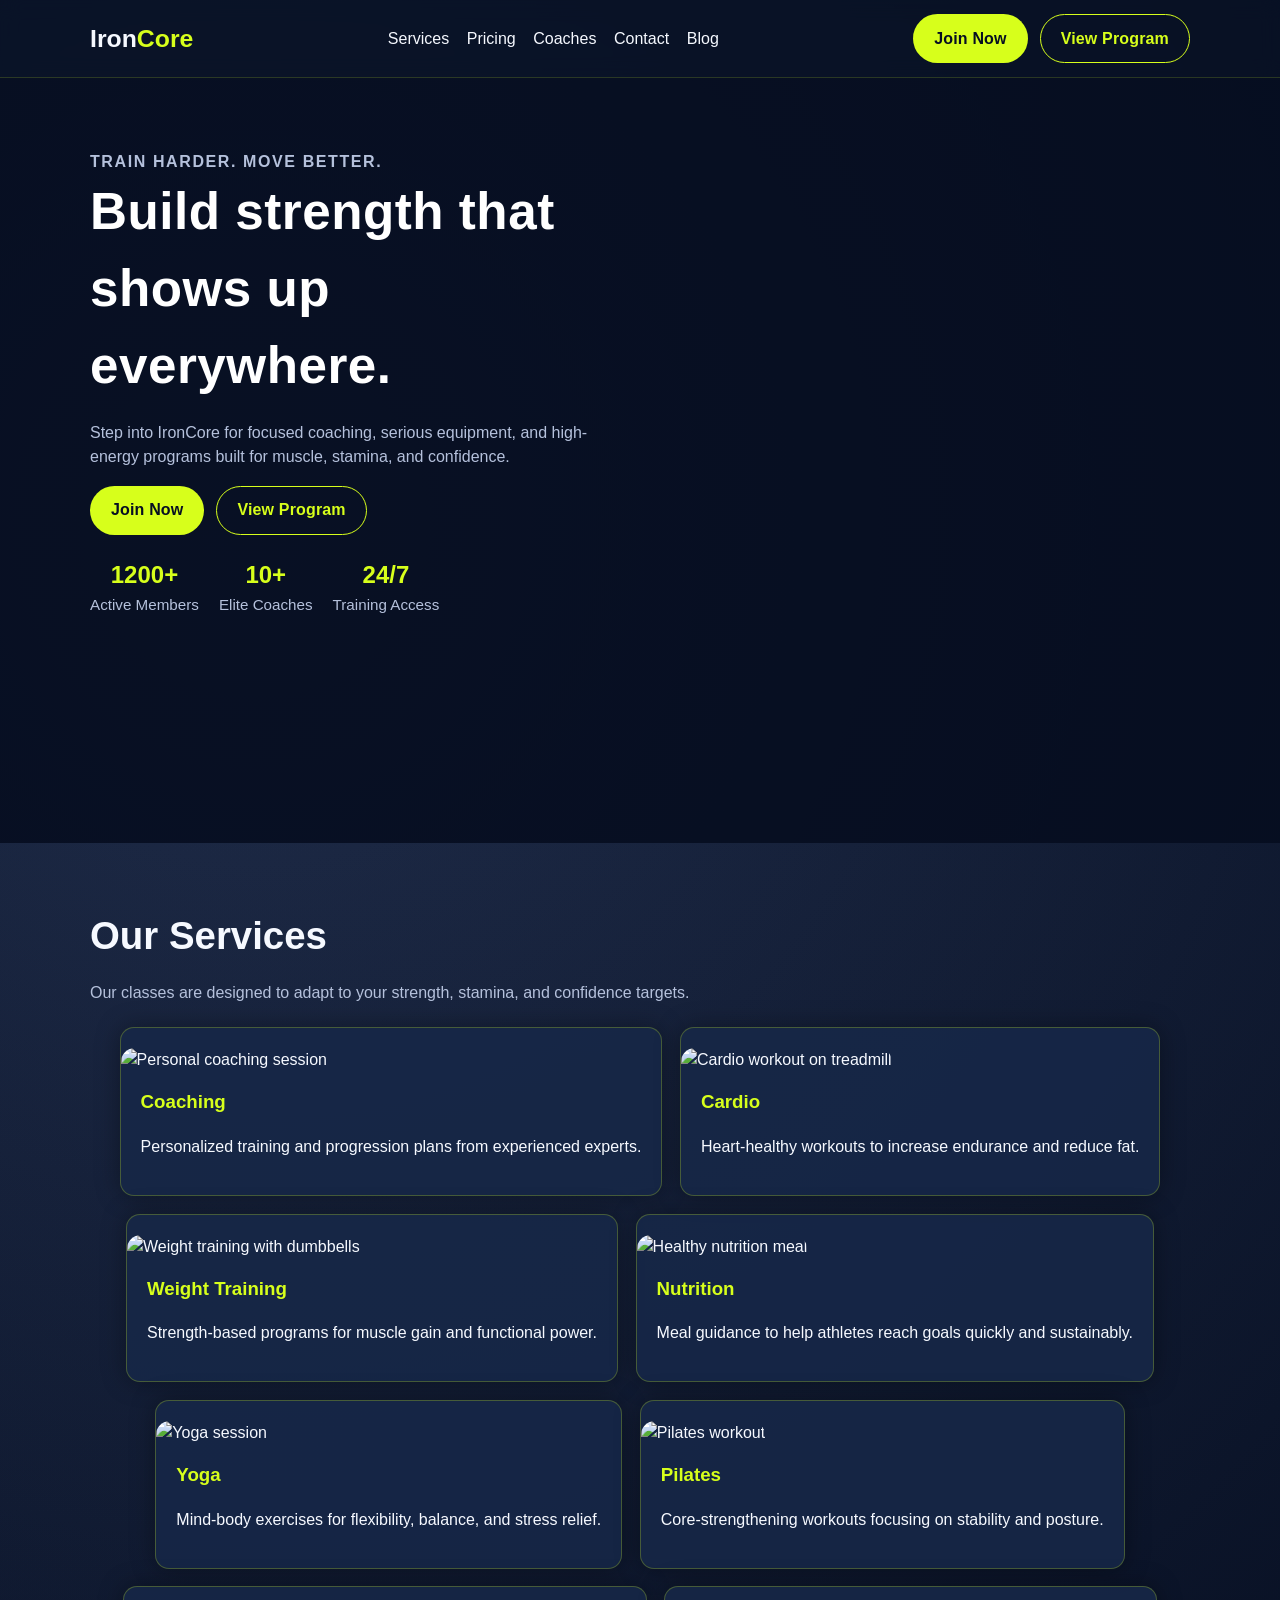
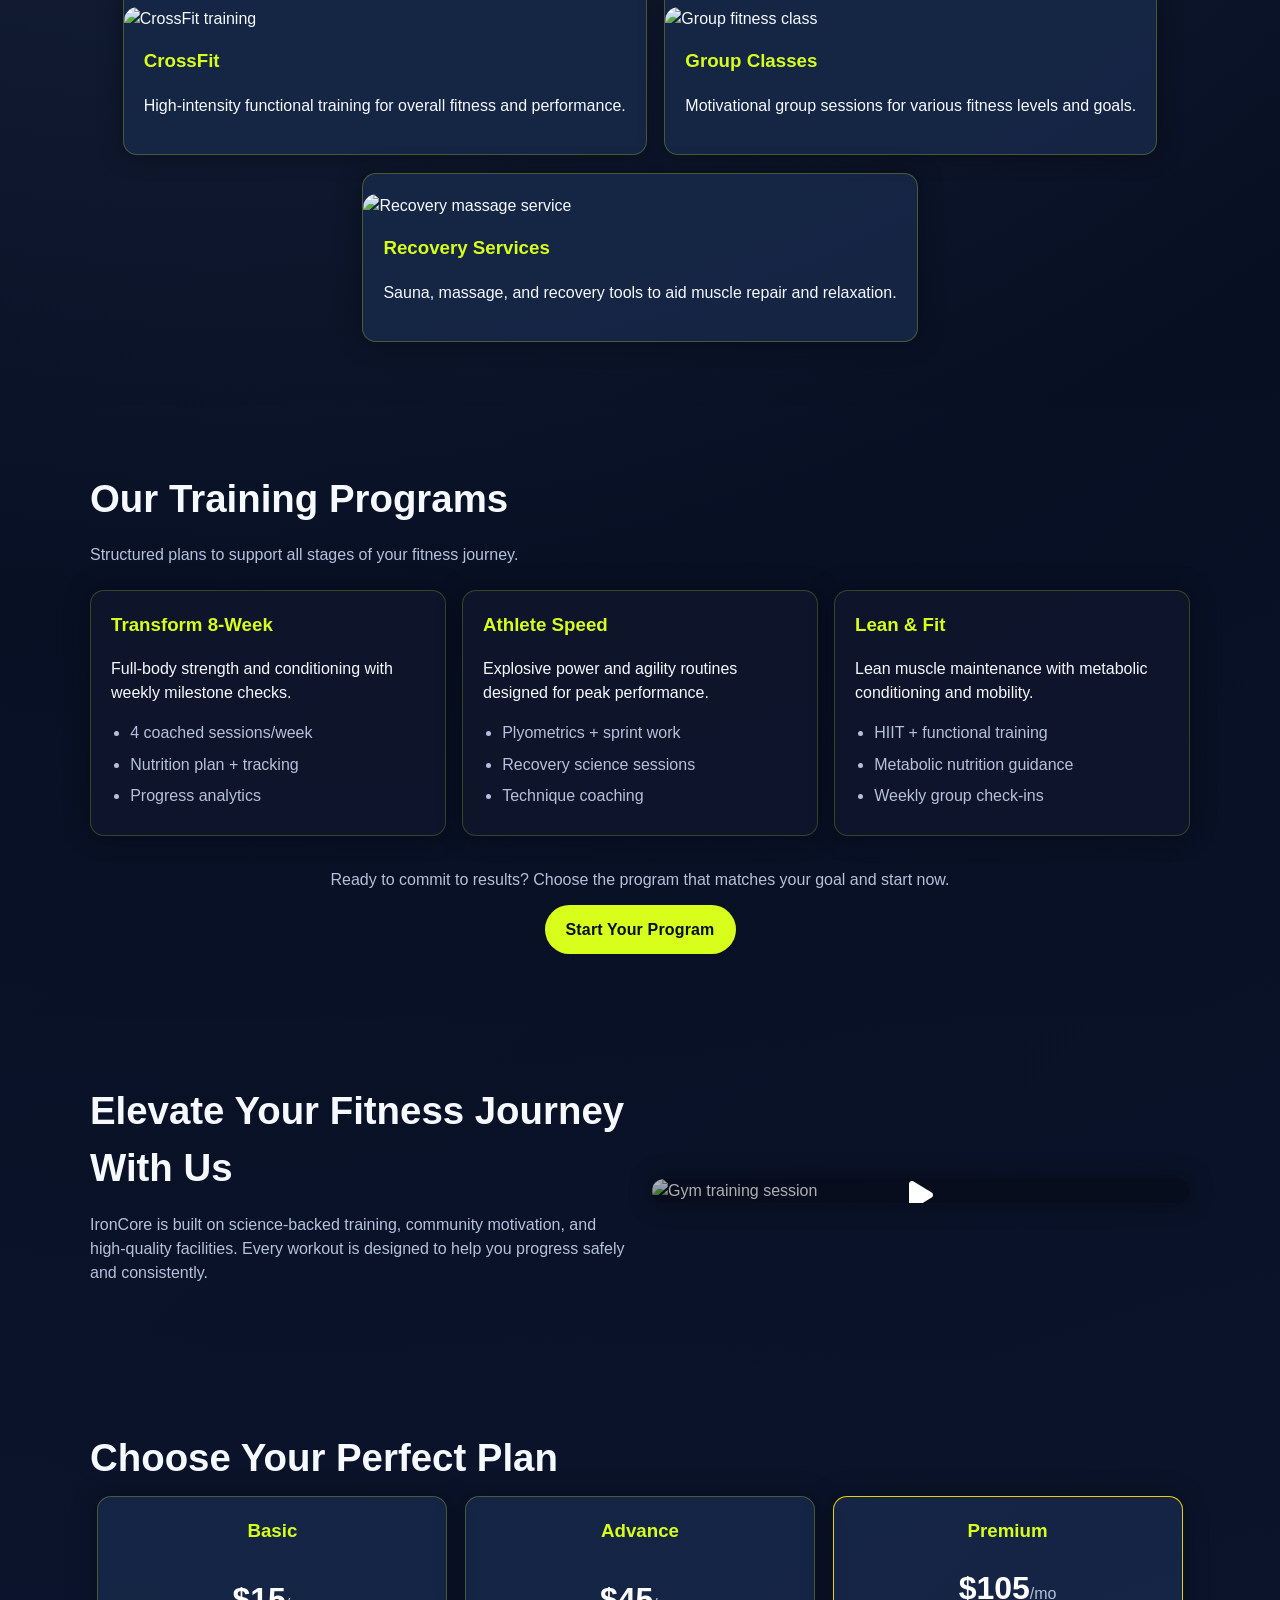
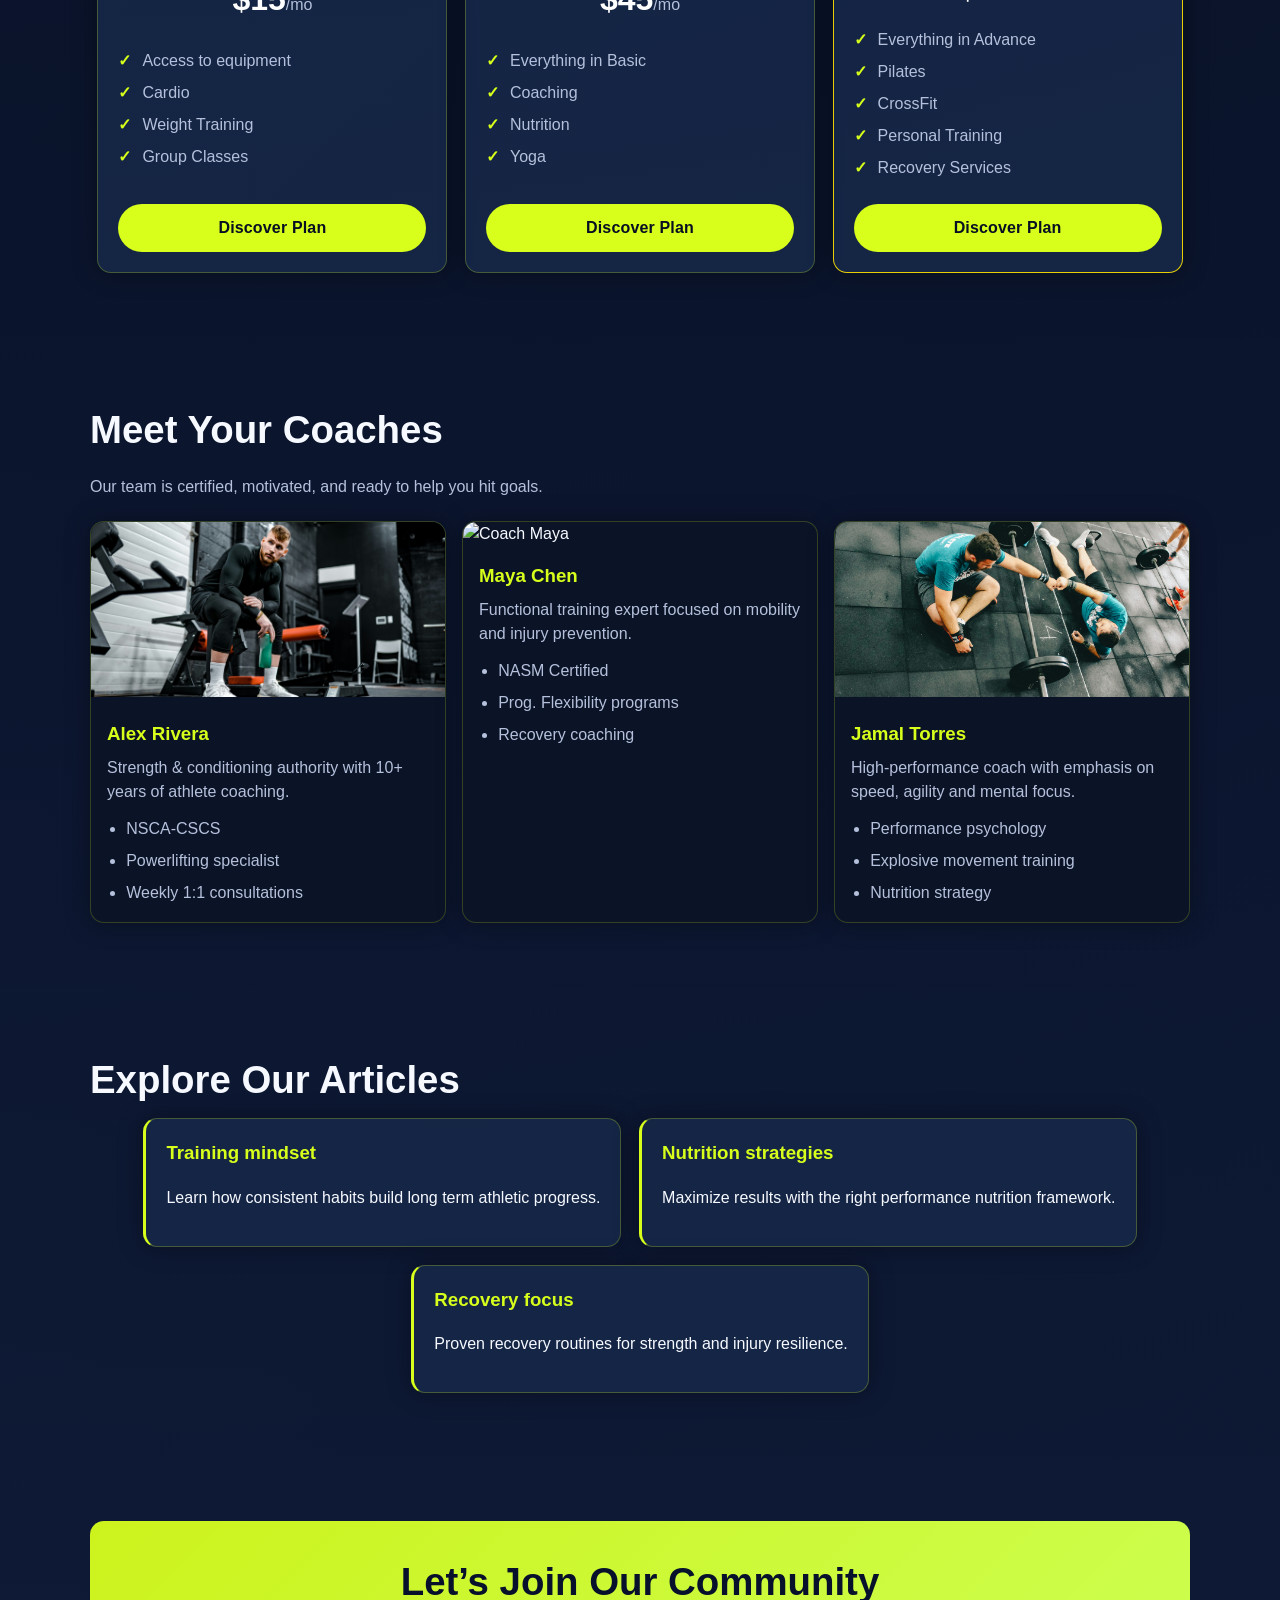
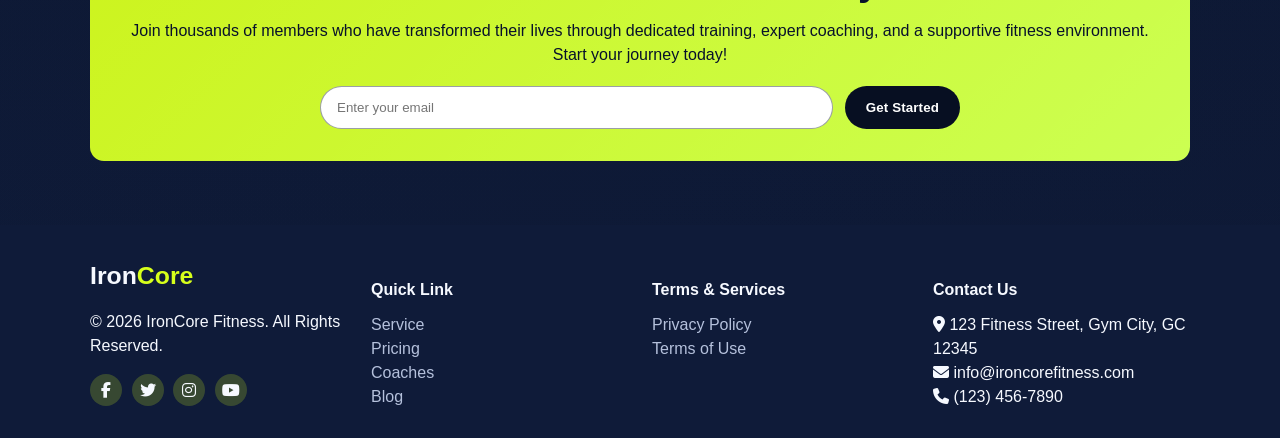
==== commit c5b617e5: "link problem fix" ====
--- a/index.html
+++ b/index.html
@@ -9,11 +9,135 @@
       href="assets/fontawesome-free-6.7.2-web/css/all.min.css"
     />
     <link rel="stylesheet" href="css/style.css" />
+    <style>
+      /* Professional Notification Modal Styles */
+      .notification-modal {
+        position: fixed;
+        top: 0;
+        left: 0;
+        width: 100%;
+        height: 100%;
+        background: rgba(0, 0, 0, 0.5);
+        display: flex;
+        justify-content: center;
+        align-items: center;
+        z-index: 9999;
+        opacity: 0;
+        visibility: hidden;
+        transition: all 0.3s ease;
+      }
+
+      .notification-modal.show {
+        opacity: 1;
+        visibility: visible;
+      }
+
+      .notification-content {
+        background: white;
+        border-radius: 12px;
+        padding: 40px;
+        max-width: 400px;
+        width: 90%;
+        box-shadow: 0 10px 40px rgba(0, 0, 0, 0.2);
+        text-align: center;
+        animation: slideIn 0.4s ease;
+      }
+
+      @keyframes slideIn {
+        from {
+          transform: translateY(-30px);
+          opacity: 0;
+        }
+        to {
+          transform: translateY(0);
+          opacity: 1;
+        }
+      }
+
+      .notification-icon {
+        font-size: 60px;
+        color: #4caf50;
+        margin-bottom: 20px;
+        animation: scaleIn 0.6s cubic-bezier(0.68, -0.55, 0.265, 1.55);
+      }
+
+      @keyframes scaleIn {
+        from {
+          transform: scale(0);
+        }
+        to {
+          transform: scale(1);
+        }
+      }
+
+      .notification-title {
+        font-size: 24px;
+        font-weight: 700;
+        color: #333;
+        margin: 15px 0;
+        font-family:
+          -apple-system, BlinkMacSystemFont, "Segoe UI", Roboto, sans-serif;
+      }
+
+      .notification-message {
+        font-size: 15px;
+        color: #666;
+        margin: 15px 0 25px 0;
+        line-height: 1.6;
+        font-family:
+          -apple-system, BlinkMacSystemFont, "Segoe UI", Roboto, sans-serif;
+      }
+
+      .notification-btn {
+        background: linear-gradient(135deg, #4caf50 0%, #45a049 100%);
+        color: white;
+        border: none;
+        padding: 12px 32px;
+        font-size: 14px;
+        font-weight: 600;
+        border-radius: 6px;
+        cursor: pointer;
+        transition: all 0.3s ease;
+        box-shadow: 0 4px 15px rgba(76, 175, 80, 0.3);
+        font-family:
+          -apple-system, BlinkMacSystemFont, "Segoe UI", Roboto, sans-serif;
+      }
+
+      .notification-btn:hover {
+        background: linear-gradient(135deg, #45a049 0%, #3d8b40 100%);
+        box-shadow: 0 6px 20px rgba(76, 175, 80, 0.4);
+        transform: translateY(-2px);
+      }
+
+      .notification-btn:active {
+        transform: translateY(0);
+      }
+
+      @media (max-width: 600px) {
+        .notification-content {
+          padding: 30px 20px;
+        }
+
+        .notification-icon {
+          font-size: 48px;
+        }
+
+        .notification-title {
+          font-size: 20px;
+        }
+
+        .notification-message {
+          font-size: 14px;
+        }
+      }
+    </style>
   </head>
   <body>
     <header class="site-header">
       <div class="container header-inner">
-        <a href="#" class="brand"><span>Iron</span><strong>Core</strong></a>
+        <a href="index.html" class="brand"
+          ><span>Iron</span><strong>Core</strong></a
+        >
         <input type="checkbox" id="nav-toggle" class="nav-toggle" />
         <label for="nav-toggle" class="hamburger">
           <span class="bar"></span>
@@ -37,27 +161,32 @@
       <section class="hero" aria-labelledby="hero-title">
         <div class="container hero-grid">
           <div class="hero-content">
-            <p class="eyebrow">Transform Your Body</p>
-            <h1 id="hero-title">Build Real Strength.</h1>
+            <p class="eyebrow">Train harder. Move better.</p>
+            <h1 id="hero-title">Build strength that shows up everywhere.</h1>
             <p>
-              Join IronCore Fitness and start your journey today with expert
-              coaches, modern training programs, and premium support.
+              Step into IronCore for focused coaching, serious equipment, and
+              high-energy programs built for muscle, stamina, and confidence.
             </p>
             <div class="hero-buttons">
               <a class="btn btn-primary" href="#join">Join Now</a>
               <a class="btn btn-outline" href="#program">View Program</a>
             </div>
             <ul class="stats">
-              <li><strong>1200+</strong><span>Members</span></li>
-              <li><strong>10+</strong><span>Coaches</span></li>
-              <li><strong>5+</strong><span>Years Service</span></li>
+              <li><strong>1200+</strong><span>Active Members</span></li>
+              <li><strong>10+</strong><span>Elite Coaches</span></li>
+              <li><strong>24/7</strong><span>Training Access</span></li>
             </ul>
           </div>
           <div class="hero-image">
             <img
-              src="https://images.unsplash.com/photo-1534367614274-e2c28a04b822?auto=format&fit=crop&w=1200&q=80"
-              alt="Weightlifting athlete in gym"
+              src="images/pexels-man-1282232_1920.jpg"
+              alt="Focused athlete training in the gym"
             />
+            <div class="hero-training-card">
+              <span>Today's Focus</span>
+              <strong>Strength + Conditioning</strong>
+              <p>45 minute coached session</p>
+            </div>
           </div>
         </div>
       </section>
@@ -383,7 +512,12 @@
             environment. Start your journey today!
           </p>
           <form class="form-inline" aria-label="Join email form">
-            <input type="email" placeholder="Enter your email" required />
+            <input
+              type="email"
+              placeholder="Enter your email"
+              required
+              class="input"
+            />
             <button class="btn btn-primary" type="submit">Get Started</button>
           </form>
         </div>
@@ -407,7 +541,7 @@
             <li><a href="#services">Service</a></li>
             <li><a href="#pricing">Pricing</a></li>
             <li><a href="#coaches">Coaches</a></li>
-            <li><a href="#blog">Blog</a></li>
+            <li><a href="./blog/blog.html">Blog</a></li>
           </ul>
         </div>
         <div>
@@ -431,11 +565,56 @@
       </div>
     </footer>
 
+    <!-- Notification Modal -->
+    <div id="notificationModal" class="notification-modal">
+      <div class="notification-content">
+        <div class="notification-icon">
+          <i class="fas fa-check-circle"></i>
+        </div>
+        <h3 class="notification-title">Success!</h3>
+        <p class="notification-message"></p>
+        <button class="notification-btn">Close</button>
+      </div>
+    </div>
+
     <script>
       // Mobile navigation toggle
       const navToggle = document.querySelector(".nav-toggle");
       const mainNav = document.querySelector(".main-nav");
-
+      const form = document.querySelector(".form-inline");
+      const inputs = document.querySelector(".input");
+
+      // Notification Modal Functions
+      const notificationModal = document.getElementById("notificationModal");
+      const notificationMessage = document.querySelector(
+        ".notification-message",
+      );
+      const notificationBtn = document.querySelector(".notification-btn");
+
+      function showNotification(message) {
+        notificationMessage.textContent = message;
+        notificationModal.classList.add("show");
+        document.body.style.overflow = "hidden";
+      }
+
+      function closeNotification() {
+        notificationModal.classList.remove("show");
+        document.body.style.overflow = "auto";
+      }
+
+      notificationBtn.addEventListener("click", closeNotification);
+      notificationModal.addEventListener("click", (e) => {
+        if (e.target === notificationModal) {
+          closeNotification();
+        }
+      });
+
+      form.addEventListener("submit", (event) => {
+        event.preventDefault();
+        const inputField = inputs.value;
+        showNotification(`You'll get updates on ${inputField}. Thank you!`);
+        inputs.value = "";
+      });
       function updateMobileNav() {
         if (navToggle.checked) {
           mainNav.style.display = "block";
